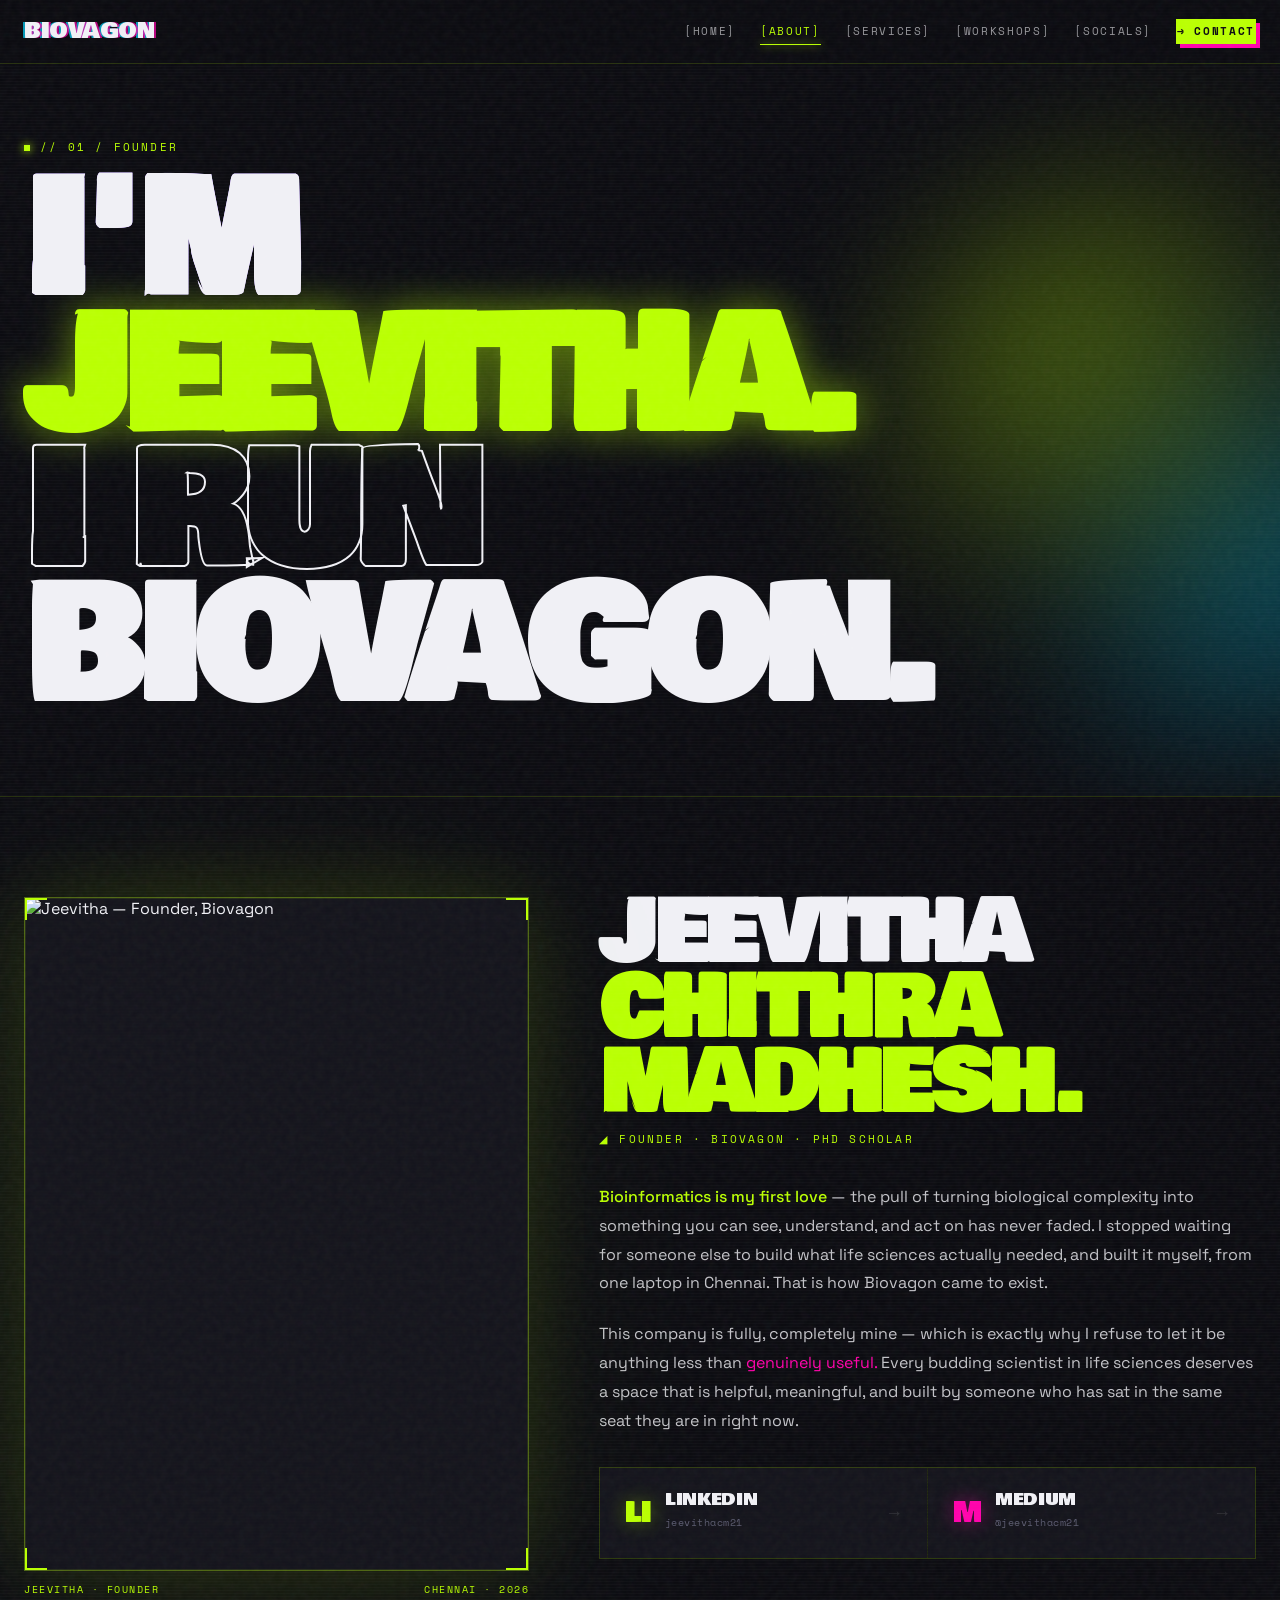
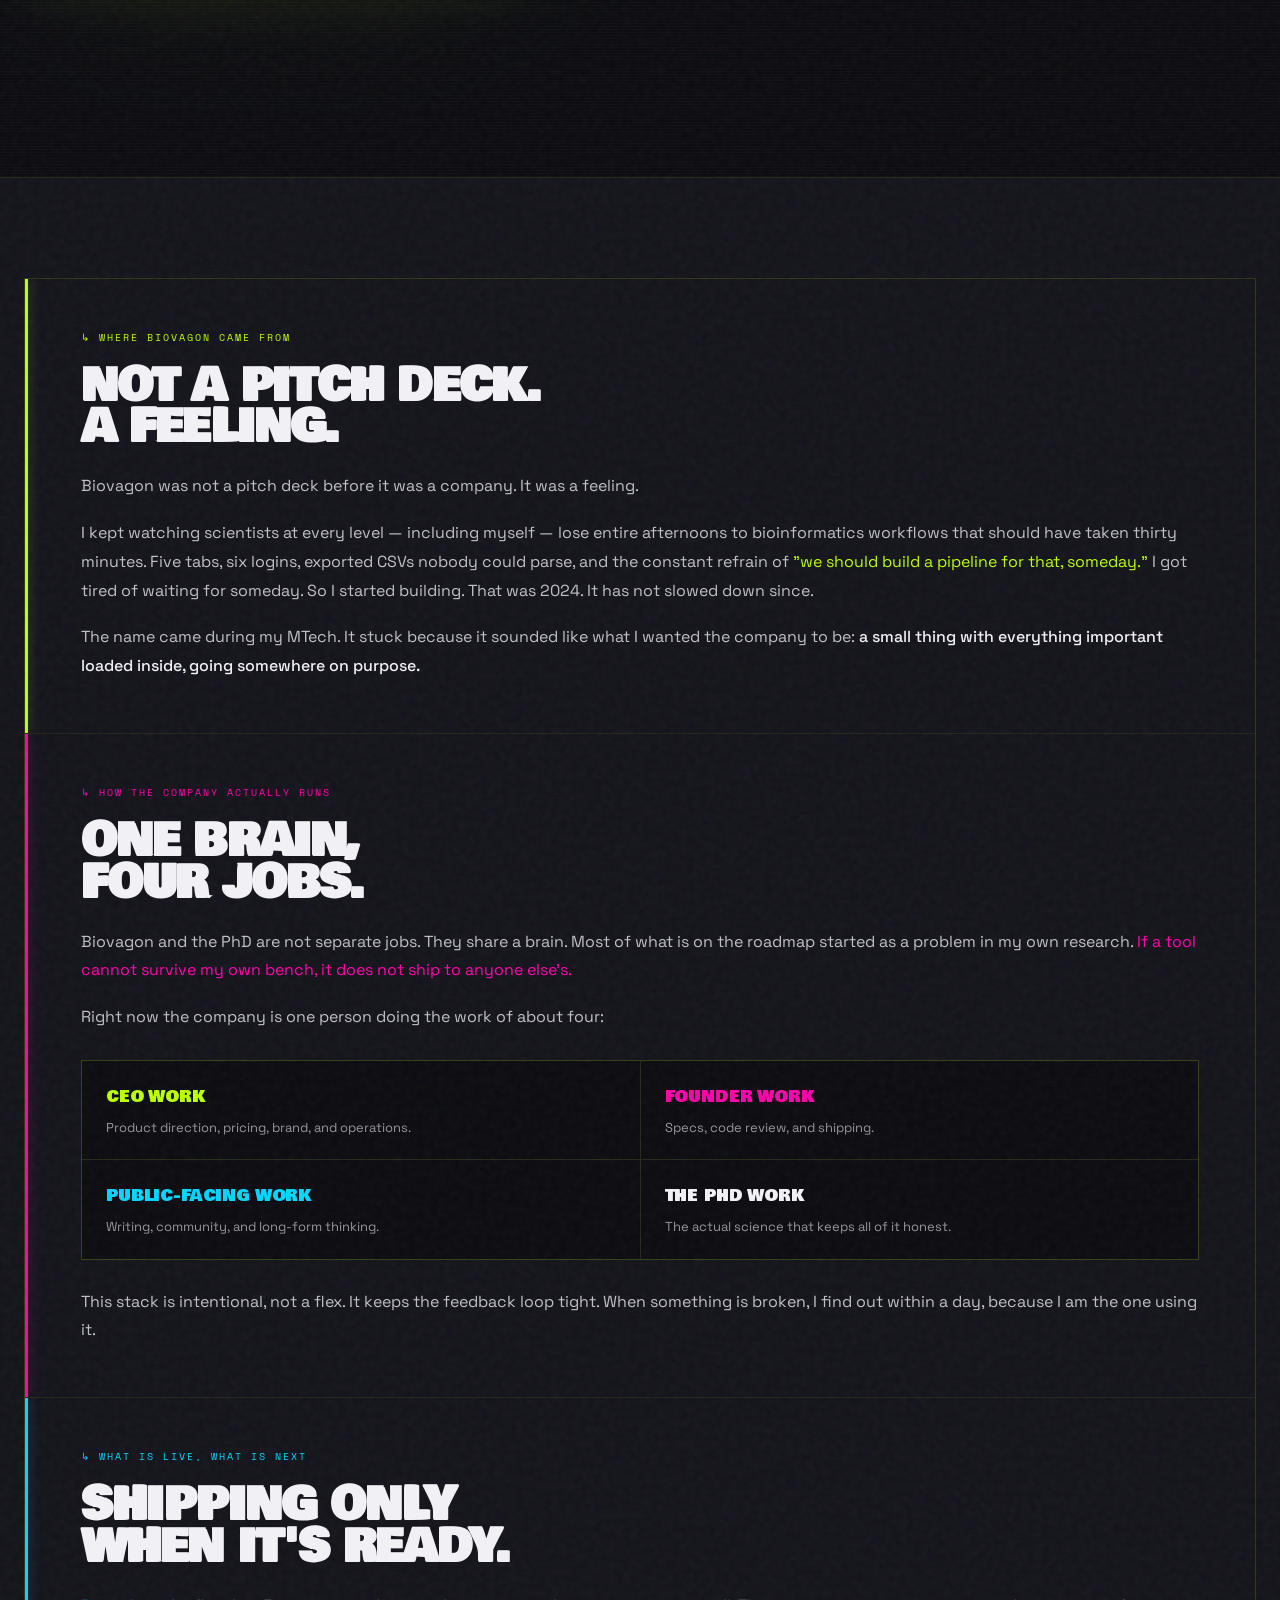
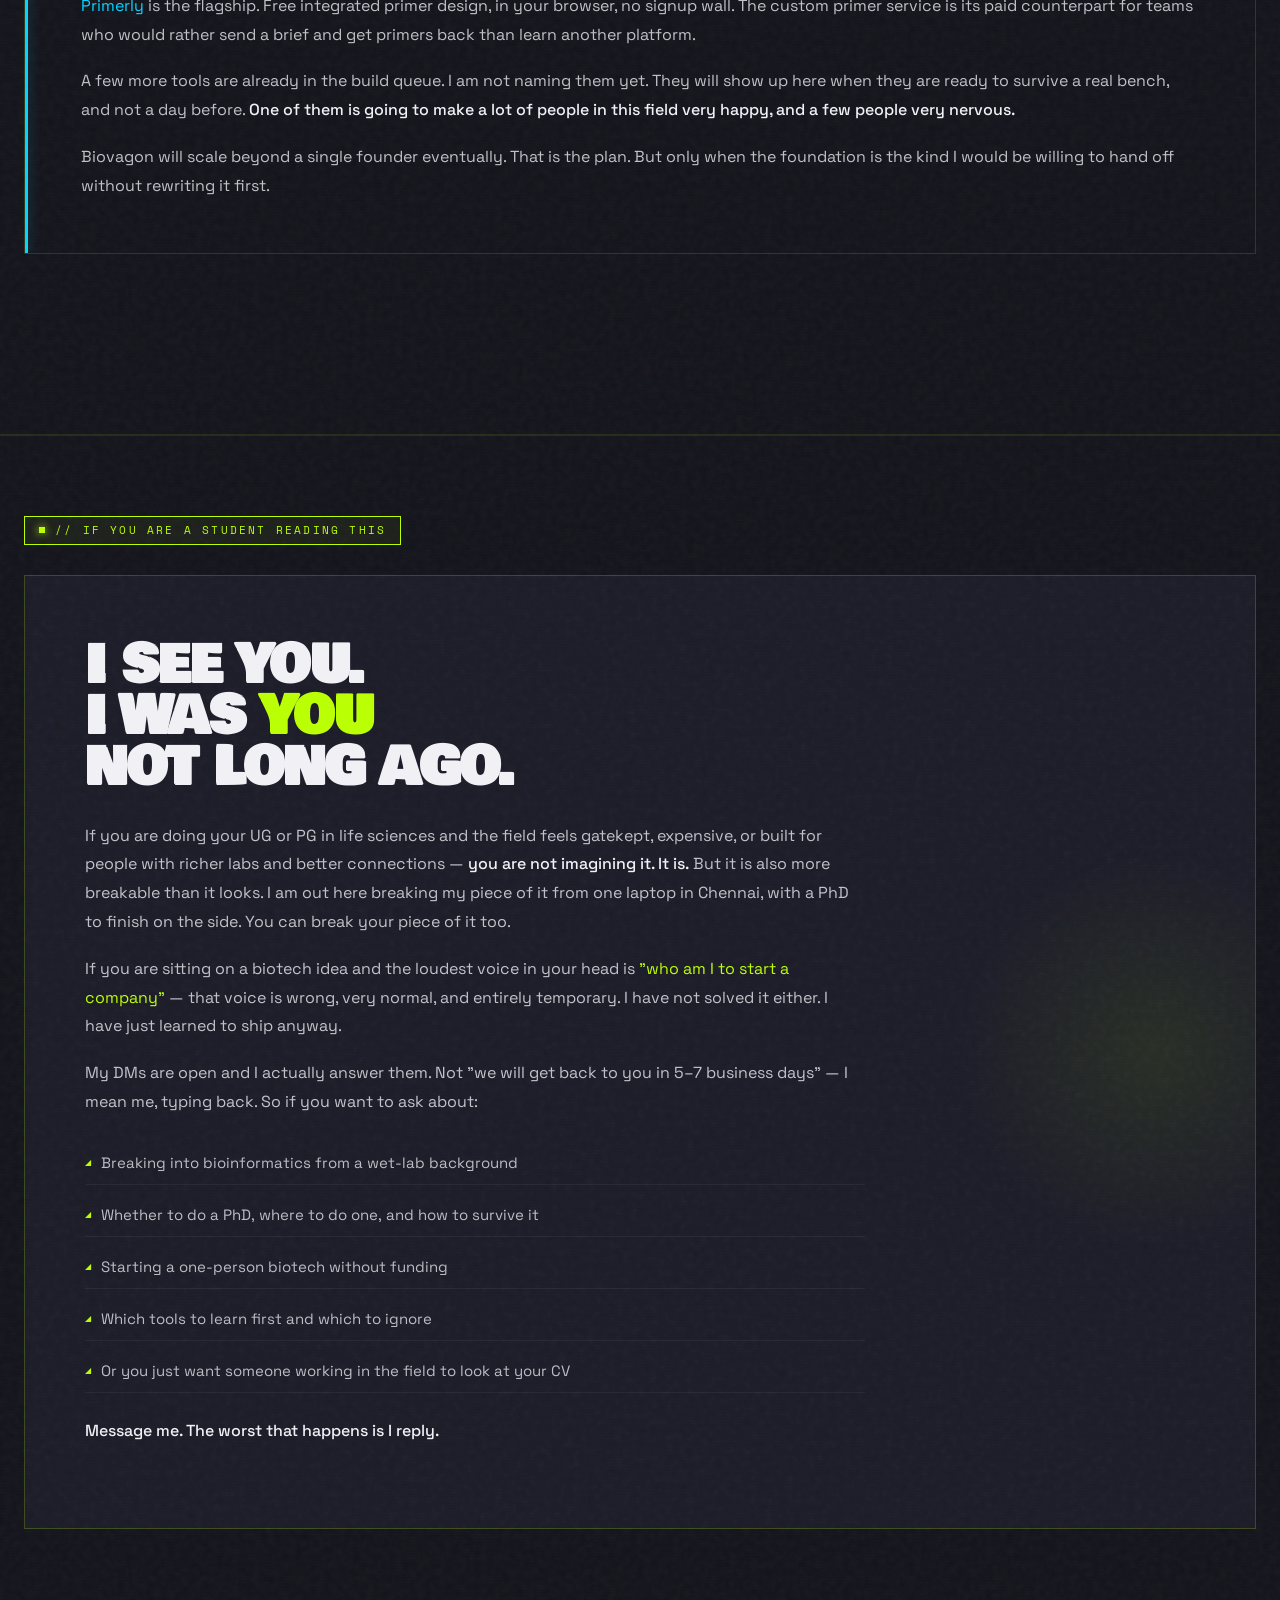
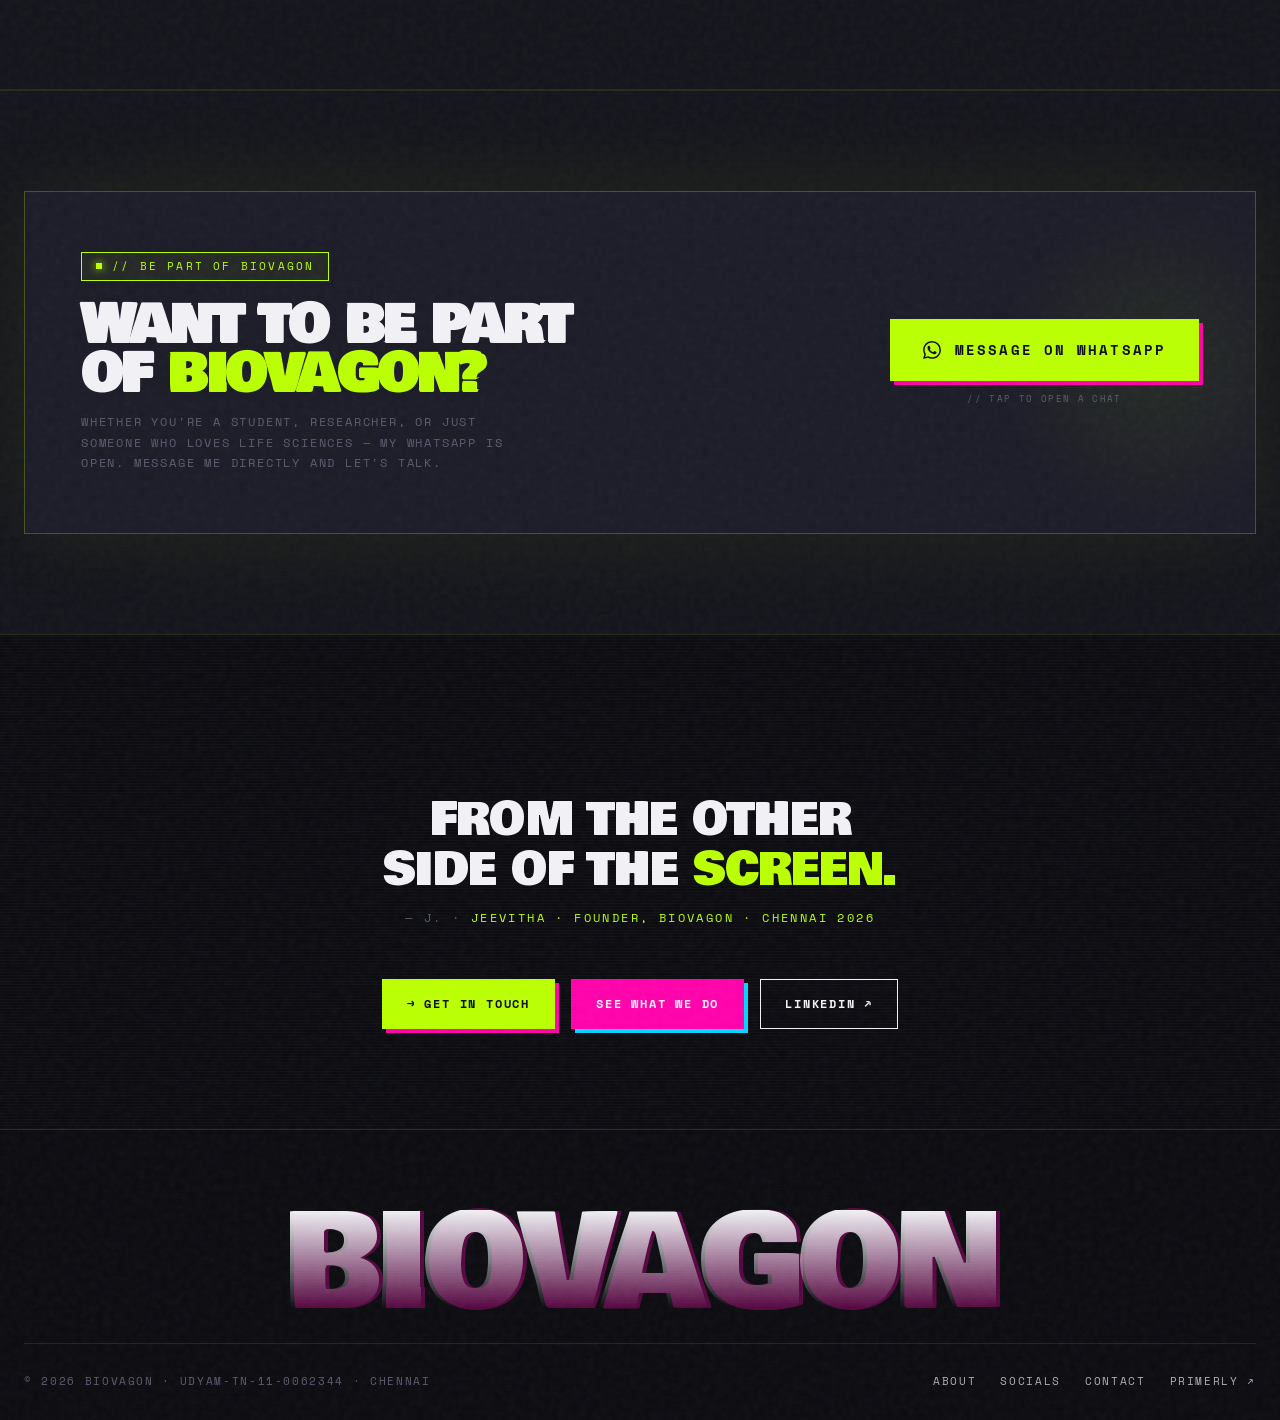
==== about.html @ 4900e75d "Add files via upload" ====
<!DOCTYPE html>
<html lang="en">
<head>
<meta charset="UTF-8" />

  <meta name="description" content="Meet Jeevitha Chithra Madhesh — bioinformatics researcher, solo founder, and the person behind Biovagon. PhD scholar, MSME registered, Chennai." />
  <meta property="og:title" content="About the Founder — Biovagon" />
  <meta property="og:description" content="Meet Jeevitha Chithra Madhesh — bioinformatics researcher, solo founder, and the person behind Biovagon. PhD scholar, MSME registered, Chennai." />
  <meta property="og:type" content="website" />
  <meta property="og:site_name" content="Biovagon" />
  <meta name="twitter:card" content="summary_large_image" />
  <meta name="twitter:title" content="About the Founder — Biovagon" />
  <meta name="twitter:description" content="Meet Jeevitha Chithra Madhesh — bioinformatics researcher, solo founder, and the person behind Biovagon. PhD scholar, MSME registered, Chennai." />
  <meta name="viewport" content="width=device-width, initial-scale=1.0" />
<title>BIOVAGON // about the founder</title>
<link rel="preconnect" href="https://fonts.googleapis.com" />
<link rel="preconnect" href="https://fonts.gstatic.com" crossorigin />
<link rel="stylesheet" href="shared.css" />
<script src="image-slot.js"></script>
<style>
  /* ─── FOUNDER INTRO GRID ─── */
  .founder-grid {
    display: grid;
    grid-template-columns: 1fr 1.3fr;
    gap: 70px;
    align-items: start;
    margin-bottom: 80px;
  }

  /* ─── PHOTO ─── */
  .photo-frame {
    width: 100%;
    aspect-ratio: 3/4;
    background: var(--void-2);
    border: 1px solid rgba(185,255,0,0.35);
    box-shadow: 0 0 80px rgba(185,255,0,0.12), 0 0 200px rgba(185,255,0,0.06);
    position: relative;
    overflow: hidden;
    display: flex; align-items: center; justify-content: center;
  }
  .photo-frame img {
    width: 100%; height: 100%;
    object-fit: cover;
    display: block;
  }
  .photo-frame::after {
    content: '';
    position: absolute; inset: 0;
    border: 1px solid rgba(185,255,0,0.1);
    pointer-events: none;
  }
  .photo-placeholder {
    font-family: 'Space Mono', monospace;
    font-size: 10px;
    text-transform: uppercase;
    letter-spacing: 0.15em;
    color: var(--grey);
    text-align: center;
    padding: 20px;
    position: absolute;
    background: repeating-linear-gradient(45deg, rgba(185,255,0,0.02) 0px, rgba(185,255,0,0.02) 1px, transparent 1px, transparent 20px),
                repeating-linear-gradient(-45deg, rgba(185,255,0,0.02) 0px, rgba(185,255,0,0.02) 1px, transparent 1px, transparent 20px);
    inset: 0; display: flex; flex-direction: column; align-items: center; justify-content: center; gap: 10px;
  }
  .photo-placeholder .ph-big { font-family: 'Bowlby One', sans-serif; font-size: 60px; color: rgba(185,255,0,0.1); }
  .corner { position: absolute; width: 22px; height: 22px; border: 2px solid var(--acid); }
  .corner.tl { top: 0; left: 0; border-right: 0; border-bottom: 0; }
  .corner.tr { top: 0; right: 0; border-left: 0; border-bottom: 0; }
  .corner.bl { bottom: 0; left: 0; border-right: 0; border-top: 0; }
  .corner.br { bottom: 0; right: 0; border-left: 0; border-top: 0; }
  .photo-meta {
    margin-top: 12px;
    font-family: 'Space Mono', monospace;
    font-size: 10px;
    text-transform: uppercase;
    letter-spacing: 0.15em;
    color: var(--grey);
    display: flex; justify-content: space-between;
  }
  .photo-meta span { color: var(--acid); }

  /* ─── BIO ─── */
  .founder-name {
    font-family: 'Bowlby One', sans-serif;
    font-size: clamp(52px, 6.5vw, 88px);
    line-height: 0.9;
    letter-spacing: -0.03em;
    text-transform: uppercase;
    color: var(--bone);
    margin-bottom: 10px;
  }
  .founder-title {
    font-family: 'Space Mono', monospace;
    font-size: 11px;
    text-transform: uppercase;
    letter-spacing: 0.2em;
    color: var(--acid);
    margin-bottom: 36px;
    display: flex; align-items: center; gap: 10px;
  }
  .founder-title::before { content: '◢'; }
  .bio-text {
    font-size: 16px;
    line-height: 1.8;
    color: rgba(240,240,245,0.8);
    margin-bottom: 22px;
  }
  .bio-text strong { color: var(--acid); font-weight: 500; }
  .bio-text .m { color: var(--magenta); }
  .bio-text .e { color: var(--electric); }

  /* ─── STAT STRIP ─── */
  .stat-strip {
    display: grid;
    grid-template-columns: repeat(4, 1fr);
    gap: 1px;
    background: rgba(185,255,0,0.12);
    border: 1px solid rgba(185,255,0,0.12);
    margin: 60px 0;
  }
  .stat-box {
    background: var(--void-2);
    padding: 32px 20px;
    text-align: center;
    transition: background 0.2s;
  }
  .stat-box:hover { background: var(--void-3); }
  .stat-num {
    font-family: 'Bowlby One', sans-serif;
    font-size: 52px;
    line-height: 1;
    color: var(--acid);
    text-shadow: 0 0 30px rgba(185,255,0,0.4);
    margin-bottom: 6px;
  }
  .stat-box.m .stat-num { color: var(--magenta); text-shadow: 0 0 30px rgba(255,0,170,0.4); }
  .stat-box.e .stat-num { color: var(--electric); text-shadow: 0 0 30px rgba(0,212,255,0.4); }
  .stat-label {
    font-family: 'Space Mono', monospace;
    font-size: 9px;
    text-transform: uppercase;
    letter-spacing: 0.15em;
    color: var(--grey);
    line-height: 1.5;
  }

  /* ─── SECTION BLOCKS ─── */
  .content-sections { display: flex; flex-direction: column; gap: 1px; background: rgba(185,255,0,0.08); border: 1px solid rgba(185,255,0,0.08); margin-bottom: 80px; }
  .content-block {
    background: var(--void-2);
    padding: 52px 56px;
    position: relative; overflow: hidden;
    transition: background 0.2s;
  }
  .content-block:hover { background: var(--void-3); }
  .content-block::before {
    content: '';
    position: absolute; top: 0; left: 0;
    width: 3px; height: 100%;
    background: var(--acid);
    box-shadow: 0 0 12px rgba(185,255,0,0.4);
  }
  .content-block.m::before { background: var(--magenta); box-shadow: 0 0 12px rgba(255,0,170,0.4); }
  .content-block.e::before { background: var(--electric); box-shadow: 0 0 12px rgba(0,212,255,0.4); }

  .block-label {
    font-family: 'Space Mono', monospace;
    font-size: 10px;
    text-transform: uppercase;
    letter-spacing: 0.2em;
    color: var(--acid);
    margin-bottom: 20px;
    display: flex; align-items: center; gap: 8px;
  }
  .content-block.m .block-label { color: var(--magenta); }
  .content-block.e .block-label { color: var(--electric); }
  .block-label::before { content: '↳'; }

  .block-h {
    font-family: 'Bowlby One', sans-serif;
    font-size: clamp(28px, 3.5vw, 44px);
    line-height: 0.95;
    letter-spacing: -0.02em;
    text-transform: uppercase;
    color: var(--bone);
    margin-bottom: 24px;
  }
  .block-body {
    font-size: 16px;
    line-height: 1.8;
    color: rgba(240,240,245,0.78);
  }
  .block-body p { margin-bottom: 18px; }
  .block-body p:last-child { margin-bottom: 0; }
  .block-body strong { color: var(--bone); font-weight: 500; }
  .block-body .a { color: var(--acid); }
  .block-body .m { color: var(--magenta); }
  .block-body .e { color: var(--electric); }

  /* ─── ROLES GRID ─── */
  .roles-grid {
    display: grid;
    grid-template-columns: repeat(2, 1fr);
    gap: 1px;
    background: rgba(185,255,0,0.1);
    border: 1px solid rgba(185,255,0,0.1);
    margin: 28px 0;
  }
  .role-item {
    background: var(--void);
    padding: 22px 24px;
    transition: background 0.2s;
  }
  .role-item:hover { background: var(--void-2); }
  .role-title {
    font-family: 'Bowlby One', sans-serif;
    font-size: 16px;
    text-transform: uppercase;
    letter-spacing: -0.01em;
    color: var(--acid);
    margin-bottom: 6px;
  }
  .role-item.m .role-title { color: var(--magenta); }
  .role-item.e .role-title { color: var(--electric); }
  .role-item.b .role-title { color: var(--bone); }
  .role-desc {
    font-size: 13px;
    color: rgba(240,240,245,0.6);
    line-height: 1.5;
  }

  /* ─── PUBLICATIONS ─── */
  .pub-list { display: flex; flex-direction: column; gap: 1px; background: rgba(185,255,0,0.1); border: 1px solid rgba(185,255,0,0.1); }
  .pub-item {
    background: var(--void-2);
    padding: 28px 36px;
    display: grid;
    grid-template-columns: 56px 1fr auto;
    gap: 28px;
    align-items: center;
    transition: background 0.2s;
  }
  .pub-item:hover { background: var(--void-3); }
  .pub-n {
    font-family: 'Bowlby One', sans-serif;
    font-size: 40px;
    color: var(--acid);
    text-shadow: 0 0 20px rgba(185,255,0,0.4);
    line-height: 1;
  }
  .pub-item:nth-child(2) .pub-n { color: var(--magenta); text-shadow: 0 0 20px rgba(255,0,170,0.4); }
  .pub-item:nth-child(3) .pub-n { color: var(--electric); text-shadow: 0 0 20px rgba(0,212,255,0.4); }
  .pub-title { font-size: 15px; font-weight: 500; margin-bottom: 6px; line-height: 1.4; color: var(--bone); }
  .pub-area {
    font-family: 'Space Mono', monospace;
    font-size: 10px;
    text-transform: uppercase;
    letter-spacing: 0.15em;
    color: var(--grey);
  }
  .pub-badge {
    font-family: 'Space Mono', monospace;
    font-size: 9px;
    text-transform: uppercase;
    letter-spacing: 0.15em;
    padding: 5px 12px;
    border: 1px solid rgba(185,255,0,0.3);
    color: var(--acid);
    white-space: nowrap;
  }

  /* ─── STUDENT SECTION ─── */
  .student-block {
    background: var(--void-3);
    border: 1px solid rgba(185,255,0,0.2);
    padding: 64px 60px;
    position: relative;
    overflow: hidden;
    margin-bottom: 80px;
  }
  .student-block::after {
    content: '';
    position: absolute;
    top: 50%; right: -100px; transform: translateY(-50%);
    width: 400px; height: 400px;
    border-radius: 50%;
    background: radial-gradient(circle, rgba(185,255,0,0.08) 0%, transparent 70%);
    pointer-events: none;
  }
  .student-h {
    font-family: 'Bowlby One', sans-serif;
    font-size: clamp(32px, 4vw, 56px);
    line-height: 1;
    letter-spacing: -0.03em;
    text-transform: uppercase;
    color: var(--bone);
    margin-bottom: 28px;
  }
  .student-h .a { color: var(--acid); }
  .student-body {
    font-size: 16px; line-height: 1.8;
    color: rgba(240,240,245,0.78);
    max-width: 780px; position: relative; z-index: 1;
  }
  .student-body p { margin-bottom: 18px; }
  .student-body strong { color: var(--bone); font-weight: 500; }
  .student-body .a { color: var(--acid); }
  .dm-list {
    margin: 24px 0;
    display: flex; flex-direction: column; gap: 8px;
  }
  .dm-list li {
    list-style: none;
    font-size: 15px;
    color: rgba(240,240,245,0.75);
    display: flex; align-items: flex-start; gap: 10px;
    padding: 8px 0;
    border-bottom: 1px solid rgba(255,255,255,0.05);
  }
  .dm-list li::before { content: '◢'; color: var(--acid); font-size: 8px; margin-top: 6px; flex-shrink: 0; }

  /* ─── ONLINE LINKS ─── */
  .online-grid {
    display: grid;
    grid-template-columns: 1fr 1fr;
    gap: 1px;
    background: rgba(185,255,0,0.1);
    border: 1px solid rgba(185,255,0,0.1);
    margin-bottom: 60px;
  }
  .online-card {
    background: var(--void-2);
    padding: 40px 44px;
    text-decoration: none; color: var(--bone);
    display: flex; align-items: center; gap: 28px;
    transition: background 0.3s;
    position: relative; overflow: hidden;
  }
  .online-card::before {
    content: '';
    position: absolute; top: 0; left: -100%; width: 100%; height: 2px;
    transition: left 0.5s;
  }
  .online-card.a::before { background: linear-gradient(90deg, transparent, var(--acid), transparent); }
  .online-card.m::before { background: linear-gradient(90deg, transparent, var(--magenta), transparent); }
  .online-card:hover { background: var(--void-3); }
  .online-card:hover::before { left: 100%; }
  .online-icon {
    font-family: 'Bowlby One', sans-serif;
    font-size: 44px;
    line-height: 1;
    letter-spacing: -0.04em;
    flex-shrink: 0;
  }
  .online-card.a .online-icon { color: var(--acid); text-shadow: 0 0 20px rgba(185,255,0,0.4); }
  .online-card.m .online-icon { color: var(--magenta); text-shadow: 0 0 20px rgba(255,0,170,0.4); }
  .online-info { flex: 1; }
  .online-platform {
    font-family: 'Bowlby One', sans-serif;
    font-size: 26px;
    text-transform: uppercase;
    letter-spacing: -0.02em;
    color: var(--bone);
    margin-bottom: 4px;
    transition: color 0.2s;
  }
  .online-card.a:hover .online-platform { color: var(--acid); }
  .online-card.m:hover .online-platform { color: var(--magenta); }
  .online-handle {
    font-family: 'Space Mono', monospace;
    font-size: 12px;
    letter-spacing: 0.05em;
    color: var(--grey);
    margin-bottom: 8px;
  }
  .online-desc { font-size: 13px; line-height: 1.5; color: rgba(240,240,245,0.55); }
  .online-arrow {
    font-family: 'Bowlby One', sans-serif;
    font-size: 28px;
    color: rgba(255,255,255,0.12);
    transition: all 0.2s;
  }
  .online-card:hover .online-arrow { color: var(--bone); transform: translateX(5px); }

  /* ─── SIGN OFF ─── */
  .signoff {
    text-align: center;
    padding: 60px 0 20px;
  }
  .signoff-text {
    font-family: 'Bowlby One', sans-serif;
    font-size: clamp(24px, 3.5vw, 48px);
    line-height: 1.1;
    letter-spacing: -0.02em;
    text-transform: uppercase;
    color: var(--bone);
    margin-bottom: 16px;
  }
  .signoff-text .a { color: var(--acid); }
  .signoff-attr {
    font-family: 'Space Mono', monospace;
    font-size: 12px;
    text-transform: uppercase;
    letter-spacing: 0.2em;
    color: var(--grey);
  }
  .signoff-attr span { color: var(--acid); }

  /* ─── MESH ─── */
  .mesh-blob {
    position: absolute;
    width: 600px; height: 600px;
    top: 20%; right: -200px; border-radius: 50%;
    background:
      radial-gradient(circle at 30% 30%, var(--acid) 0%, transparent 50%),
      radial-gradient(circle at 70% 70%, var(--electric) 0%, transparent 50%);
    filter: blur(80px); opacity: 0.35;
    animation: meshSpin 25s linear infinite; z-index: 0;
  }

  @media (max-width: 900px) {
    .founder-grid { grid-template-columns: 1fr; gap: 40px; }
    .stat-strip { grid-template-columns: repeat(2, 1fr); }
    /* compact social links → stack on mobile */
    div[style*="grid-template-columns:1fr 1fr"] { grid-template-columns: 1fr !important; }
    .content-block { padding: 40px 32px; }
    .roles-grid { grid-template-columns: 1fr; }
    .pub-item { grid-template-columns: 48px 1fr; }
    .pub-badge { display: none; }
    .student-block { padding: 44px 32px; }
    .online-grid { grid-template-columns: 1fr; }
    .online-card { padding: 32px 28px; }
  }
</style>
</head>
<body>

<div class="cursor-glow" id="cursor"></div>

<nav>
  <a href="index.html" class="logo">BIOVAGON</a>
  <div class="nav-links" id="navLinks">
    <a href="index.html">[home]</a>
    <a href="about.html" class="active">[about]</a>
    <div class="nav-dropdown"><a href="what-we-do.html">[services]</a><div class="nav-dropdown-menu"><a href="primerly.html">→ primerly</a></div></div>
    <a href="workshops.html">[workshops]</a>
    <a href="socials.html">[socials]</a>
    <a href="contact.html" class="nav-cta">→ contact</a>
  </div>
  <button class="menu-btn" onclick="document.getElementById('navLinks').classList.toggle('open')">menu</button>
</nav>

<!-- HERO -->
<div class="page-hero">
  <div class="mesh-blob"></div>
  <div class="page-hero-inner">
    <div class="page-hero-tag">// 01 / FOUNDER</div>
    <h1>
      <span class="glitch" data-text="I'M">I'M</span><br />
      <span class="accent">JEEVITHA.</span><br />
      <span class="outline">I RUN</span><br />
      BIOVAGON.
    </h1>
  </div>
</div>

<!-- FOUNDER INTRO -->
<section>
  <div class="container reveal">
    <div class="founder-grid">

      <!-- PHOTO -->
      <div>
        <div class="photo-frame">
          <img
            src="imgs/founder-portrait.webp"
            alt="Jeevitha — Founder, Biovagon"
            style="width:100%; height:100%; display:block; object-fit:cover;"
          />
          <span class="corner tl"></span>
          <span class="corner tr"></span>
          <span class="corner bl"></span>
          <span class="corner br"></span>
        </div>
        <div class="photo-meta">
          <span>JEEVITHA · FOUNDER</span>
          <span style="color:var(--acid);">CHENNAI · 2026</span>
        </div>
      </div>

      <!-- BIO -->
      <div>
        <h2 class="founder-name">JEEVITHA<br /><span style="color:var(--acid);">CHITHRA MADHESH.</span></h2>
        <div class="founder-title">FOUNDER · BIOVAGON · PHD SCHOLAR</div>
        <p class="bio-text"><strong>Bioinformatics is my first love</strong> — the pull of turning biological complexity into something you can see, understand, and act on has never faded. I stopped waiting for someone else to build what life sciences actually needed, and built it myself, from one laptop in Chennai. That is how Biovagon came to exist.</p>
        <p class="bio-text">This company is fully, completely mine — which is exactly why I refuse to let it be anything less than <span class="m">genuinely useful.</span> Every budding scientist in life sciences deserves a space that is helpful, meaningful, and built by someone who has sat in the same seat they are in right now.</p>

        <!-- COMPACT SOCIAL LINKS -->
        <div style="display:grid; grid-template-columns:1fr 1fr; gap:1px; background:rgba(185,255,0,0.1); border:1px solid rgba(185,255,0,0.1); margin-top:32px;">
          <a href="https://linkedin.com/in/jeevithacm21" target="_blank" class="online-card a" style="padding:20px 24px; gap:14px;">
            <div class="online-icon" style="font-size:28px;">LI</div>
            <div class="online-info">
              <div class="online-platform" style="font-size:17px;">LinkedIn</div>
              <div class="online-handle" style="font-size:10px;">jeevithacm21</div>
            </div>
            <div class="online-arrow" style="font-size:18px;">→</div>
          </a>
          <a href="https://medium.com/@jeevithacm21" target="_blank" class="online-card m" style="padding:20px 24px; gap:14px;">
            <div class="online-icon" style="font-size:28px;">M</div>
            <div class="online-info">
              <div class="online-platform" style="font-size:17px;">Medium</div>
              <div class="online-handle" style="font-size:10px;">@jeevithacm21</div>
            </div>
            <div class="online-arrow" style="font-size:18px;">→</div>
          </a>
        </div>

      </div>

    </div>
  </div>
</section>

<!-- CONTENT BLOCKS -->
<section style="background: var(--void-2); border-top: 1px solid rgba(185,255,0,0.1); border-bottom: 1px solid rgba(185,255,0,0.1);">
  <div class="container reveal">

    <div class="content-sections">

      <!-- WHERE BIOVAGON CAME FROM -->
      <div class="content-block">
        <div class="block-label">Where Biovagon came from</div>
        <h3 class="block-h">NOT A PITCH DECK.<br />A FEELING.</h3>
        <div class="block-body">
          <p>Biovagon was not a pitch deck before it was a company. It was a feeling.</p>
          <p>I kept watching scientists at every level — including myself — lose entire afternoons to bioinformatics workflows that should have taken thirty minutes. Five tabs, six logins, exported CSVs nobody could parse, and the constant refrain of <span class="a">"we should build a pipeline for that, someday."</span> I got tired of waiting for someday. So I started building. That was 2024. It has not slowed down since.</p>
          <p>The name came during my MTech. It stuck because it sounded like what I wanted the company to be: <strong>a small thing with everything important loaded inside, going somewhere on purpose.</strong></p>
        </div>
      </div>

      <!-- HOW THE COMPANY RUNS -->
      <div class="content-block m">
        <div class="block-label">How the company actually runs</div>
        <h3 class="block-h">ONE BRAIN,<br />FOUR JOBS.</h3>
        <div class="block-body">
          <p>Biovagon and the PhD are not separate jobs. They share a brain. Most of what is on the roadmap started as a problem in my own research. <span class="m">If a tool cannot survive my own bench, it does not ship to anyone else's.</span></p>
          <p>Right now the company is one person doing the work of about four:</p>
          <div class="roles-grid">
            <div class="role-item">
              <div class="role-title">CEO Work</div>
              <div class="role-desc">Product direction, pricing, brand, and operations.</div>
            </div>
            <div class="role-item m">
              <div class="role-title">Founder Work</div>
              <div class="role-desc">Specs, code review, and shipping.</div>
            </div>
            <div class="role-item e">
              <div class="role-title">Public-Facing Work</div>
              <div class="role-desc">Writing, community, and long-form thinking.</div>
            </div>
            <div class="role-item b">
              <div class="role-title">The PhD Work</div>
              <div class="role-desc">The actual science that keeps all of it honest.</div>
            </div>
          </div>
          <p>This stack is intentional, not a flex. It keeps the feedback loop tight. When something is broken, I find out within a day, because I am the one using it.</p>
        </div>
      </div>

      <!-- WHAT IS LIVE -->
      <div class="content-block e">
        <div class="block-label">What is live, what is next</div>
        <h3 class="block-h">SHIPPING ONLY<br />WHEN IT'S READY.</h3>
        <div class="block-body">
          <p><span class="e">Primerly</span> is the flagship. Free integrated primer design, in your browser, no signup wall. The custom primer service is its paid counterpart for teams who would rather send a brief and get primers back than learn another platform.</p>
          <p>A few more tools are already in the build queue. I am not naming them yet. They will show up here when they are ready to survive a real bench, and not a day before. <strong>One of them is going to make a lot of people in this field very happy, and a few people very nervous.</strong></p>
          <p>Biovagon will scale beyond a single founder eventually. That is the plan. But only when the foundation is the kind I would be willing to hand off without rewriting it first.</p>
        </div>
      </div>

    </div>
  </div>
</section>



<!-- STUDENT SECTION -->
<section style="background: var(--void-2); border-top: 1px solid rgba(185,255,0,0.1); border-bottom: 1px solid rgba(185,255,0,0.1); padding-top: 80px; padding-bottom: 80px;">
  <div class="container reveal">
    <div class="section-tag">// if you are a student reading this</div>
    <div class="student-block">
      <h3 class="student-h">I SEE YOU.<br />I WAS <span class="a">YOU</span><br />NOT LONG AGO.</h3>
      <div class="student-body">
        <p>If you are doing your UG or PG in life sciences and the field feels gatekept, expensive, or built for people with richer labs and better connections — <strong>you are not imagining it. It is.</strong> But it is also more breakable than it looks. I am out here breaking my piece of it from one laptop in Chennai, with a PhD to finish on the side. You can break your piece of it too.</p>
        <p>If you are sitting on a biotech idea and the loudest voice in your head is <span class="a">"who am I to start a company"</span> — that voice is wrong, very normal, and entirely temporary. I have not solved it either. I have just learned to ship anyway.</p>
        <p>My DMs are open and I actually answer them. Not "we will get back to you in 5–7 business days" — I mean me, typing back. So if you want to ask about:</p>
        <ul class="dm-list">
          <li>Breaking into bioinformatics from a wet-lab background</li>
          <li>Whether to do a PhD, where to do one, and how to survive it</li>
          <li>Starting a one-person biotech without funding</li>
          <li>Which tools to learn first and which to ignore</li>
          <li>Or you just want someone working in the field to look at your CV</li>
        </ul>
        <p><strong>Message me. The worst that happens is I reply.</strong></p>
      </div>
    </div>
  </div>
</section>

<!-- JOIN BIOVAGON CTA -->
<section style="background: var(--void-2); border-top: 1px solid rgba(185,255,0,0.1); border-bottom: 1px solid rgba(185,255,0,0.1);">
  <div class="container reveal">
    <div style="
      background: var(--void-3);
      border: 1px solid rgba(185,255,0,0.25);
      box-shadow: 0 0 80px rgba(185,255,0,0.08);
      padding: 60px 56px;
      display: flex; justify-content: space-between; align-items: center;
      gap: 40px; flex-wrap: wrap;
      position: relative; overflow: hidden;
    ">
      <!-- bg glow -->
      <div style="
        position: absolute; top: 50%; right: -60px; transform: translateY(-50%);
        width: 320px; height: 320px; border-radius: 50%;
        background: radial-gradient(circle, rgba(185,255,0,0.07) 0%, transparent 70%);
        pointer-events: none;
      "></div>

      <div style="position: relative; z-index: 1;">
        <div class="section-tag" style="margin-bottom: 20px;">// be part of biovagon</div>
        <h2 style="
          font-family: 'Bowlby One', sans-serif;
          font-size: clamp(28px, 4vw, 52px);
          line-height: 0.95; letter-spacing: -0.03em;
          text-transform: uppercase; color: var(--bone);
          margin-bottom: 14px;
        ">WANT TO BE PART<br />OF <span style="color:var(--acid);">BIOVAGON?</span></h2>
        <p style="
          font-family: 'Space Mono', monospace;
          font-size: 12px; text-transform: uppercase;
          letter-spacing: 0.15em; color: var(--grey);
          max-width: 460px; line-height: 1.7;
        ">Whether you're a student, researcher, or just someone who loves life sciences — my WhatsApp is open. Message me directly and let's talk.</p>
      </div>

      <div style="position: relative; z-index: 1; flex-shrink: 0;">
        <a
          href="https://wa.me/919488992423?text=Hi%20Jeevitha!%20I%27d%20love%20to%20be%20a%20part%20of%20Biovagon."
          target="_blank"
          class="btn btn-acid"
          style="font-size: 14px; padding: 20px 32px; gap: 14px;"
        >
          <svg width="18" height="18" viewBox="0 0 24 24" fill="currentColor" style="flex-shrink:0;"><path d="M17.472 14.382c-.297-.149-1.758-.867-2.03-.967-.273-.099-.471-.148-.67.15-.197.297-.767.966-.94 1.164-.173.199-.347.223-.644.075-.297-.15-1.255-.463-2.39-1.475-.883-.788-1.48-1.761-1.653-2.059-.173-.297-.018-.458.13-.606.134-.133.298-.347.446-.52.149-.174.198-.298.298-.497.099-.198.05-.371-.025-.52-.075-.149-.669-1.612-.916-2.207-.242-.579-.487-.5-.669-.51-.173-.008-.371-.01-.57-.01-.198 0-.52.074-.792.372-.272.297-1.04 1.016-1.04 2.479 0 1.462 1.065 2.875 1.213 3.074.149.198 2.096 3.2 5.077 4.487.709.306 1.262.489 1.694.625.712.227 1.36.195 1.871.118.571-.085 1.758-.719 2.006-1.413.248-.694.248-1.289.173-1.413-.074-.124-.272-.198-.57-.347m-5.421 7.403h-.004a9.87 9.87 0 01-5.031-1.378l-.361-.214-3.741.982.998-3.648-.235-.374a9.86 9.86 0 01-1.51-5.26c.001-5.45 4.436-9.884 9.888-9.884 2.64 0 5.122 1.03 6.988 2.898a9.825 9.825 0 012.893 6.994c-.003 5.45-4.437 9.884-9.885 9.884m8.413-18.297A11.815 11.815 0 0012.05 0C5.495 0 .16 5.335.157 11.892c0 2.096.547 4.142 1.588 5.945L.057 24l6.305-1.654a11.882 11.882 0 005.683 1.448h.005c6.554 0 11.89-5.335 11.893-11.893a11.821 11.821 0 00-3.48-8.413z"/></svg>
          MESSAGE ON WHATSAPP
        </a>
        <div style="font-family: 'Space Mono', monospace;
          font-size: 9px; text-transform: uppercase;
          letter-spacing: 0.15em; color: var(--grey);
          text-align: center; margin-top: 12px;
        ">// tap to open a chat</div>
      </div>
    </div>
  </div>
</section>

<!-- SIGN OFF -->
<section>
  <div class="container reveal">
    <!-- SIGN OFF -->
    <div class="signoff">
      <div class="signoff-text">
        FROM THE OTHER<br />SIDE OF THE <span class="a">SCREEN.</span>
      </div>
      <div class="signoff-attr">— J. · <span>JEEVITHA · FOUNDER, BIOVAGON · CHENNAI 2026</span></div>
    </div>

    <div class="cta-group" style="justify-content:center;">
      <a href="contact.html" class="btn btn-acid">→ GET IN TOUCH</a>
      <a href="what-we-do.html" class="btn btn-mag">SEE WHAT WE DO</a>
      <a href="https://linkedin.com/in/jeevithacm21" target="_blank" class="btn">LINKEDIN ↗</a>
    </div>
  </div>
</section>

<footer>
  <div class="footer-mega">BIOVAGON</div>
  <div class="footer-bottom">
    <div>© 2026 BIOVAGON · UDYAM-TN-11-0062344 · CHENNAI</div>
    <div class="links">
      <a href="about.html">about</a>
      <a href="socials.html">socials</a>
      <a href="contact.html">contact</a>
      <a href="https://primerly.onrender.com" target="_blank">primerly ↗</a>
    </div>
  </div>
</footer>

<script>
  const cursor = document.getElementById('cursor');
  document.addEventListener('mousemove', (e) => {
    cursor.style.left = e.clientX + 'px';
    cursor.style.top = e.clientY + 'px';
  });
  const obs = new IntersectionObserver((entries) => {
    entries.forEach(e => { if (e.isIntersecting) e.target.classList.add('in'); });
  }, { threshold: 0.1 });
  document.querySelectorAll('.reveal').forEach(el => obs.observe(el));
</script>
<script src="shared.js"></script>
</body>
</html>
---- shared.css ----
/* ═══════════════════════════════════════════
   BIOVAGON · SHARED DESIGN SYSTEM
   ═══════════════════════════════════════════ */

@import url('https://fonts.googleapis.com/css2?family=Space+Grotesk:wght@300;400;500;700&family=Space+Mono:wght@400;700&family=Bowlby+One&display=swap');

:root {
  --void: #0a0a0f;
  --void-2: #12121a;
  --void-3: #1a1a26;
  --acid: #b9ff00;
  --acid-glow: #d4ff4a;
  --magenta: #ff00aa;
  --magenta-glow: #ff4dc4;
  --electric: #00d4ff;
  --electric-glow: #4de8ff;
  --bone: #f0f0f5;
  --grey: #5a5a6e;
}

* { box-sizing: border-box; margin: 0; padding: 0; }
html { scroll-behavior: smooth; }

body {
  background: var(--void);
  color: var(--bone);
  font-family: 'Space Grotesk', sans-serif;
  line-height: 1.4;
  overflow-x: hidden;
  -webkit-font-smoothing: antialiased;
  cursor: default;
}

/* CRT SCANLINES */
body::before {
  content: '';
  position: fixed; inset: 0;
  background-image: repeating-linear-gradient(
    0deg,
    rgba(255,255,255,0.02) 0px,
    rgba(255,255,255,0.02) 1px,
    transparent 1px,
    transparent 3px
  );
  pointer-events: none;
  z-index: 999;
  mix-blend-mode: overlay;
}

/* NOISE */
body::after {
  content: '';
  position: fixed; inset: 0;
  background-image: url("data:image/svg+xml,%3Csvg viewBox='0 0 200 200' xmlns='http://www.w3.org/2000/svg'%3E%3Cfilter id='n'%3E%3CfeTurbulence type='fractalNoise' baseFrequency='0.9' numOctaves='3'/%3E%3C/filter%3E%3Crect width='100%25' height='100%25' filter='url(%23n)' opacity='0.6'/%3E%3C/svg%3E");
  opacity: 0.08;
  pointer-events: none;
  z-index: 998;
  mix-blend-mode: screen;
}

.mono { font-family: 'Space Mono', monospace; }
.display { font-family: 'Bowlby One', sans-serif; }

/* CURSOR FOLLOWER */
.cursor-glow {
  position: fixed;
  width: 400px; height: 400px;
  background: radial-gradient(circle, rgba(185,255,0,0.15) 0%, transparent 70%);
  pointer-events: none;
  z-index: 1;
  transform: translate(-50%,-50%);
  transition: opacity 0.3s;
  opacity: 0;
}
body:hover .cursor-glow { opacity: 1; }

/* ─── NAV ─── */
nav {
  position: fixed; top: 0; left: 0; right: 0;
  padding: 16px 24px;
  display: flex; justify-content: space-between; align-items: center;
  background: rgba(10,10,15,0.7);
  backdrop-filter: blur(20px) saturate(180%);
  -webkit-backdrop-filter: blur(20px) saturate(180%);
  border-bottom: 1px solid rgba(185,255,0,0.15);
  z-index: 100;
}
.logo {
  font-family: 'Bowlby One', sans-serif;
  font-size: 22px;
  color: var(--bone);
  text-decoration: none;
  letter-spacing: -0.02em;
  text-transform: uppercase;
  position: relative;
  transition: color 0.2s;
}
.logo::before {
  content: 'BIOVAGON';
  position: absolute; left: 0; top: 0;
  color: var(--magenta);
  z-index: -1;
  transform: translate(2px, 0);
  opacity: 0.7;
}
.logo::after {
  content: 'BIOVAGON';
  position: absolute; left: 0; top: 0;
  color: var(--electric);
  z-index: -2;
  transform: translate(-2px, 0);
  opacity: 0.7;
}
.nav-links {
  display: flex; gap: 24px; align-items: center;
  font-family: 'Space Mono', monospace;
  font-size: 11px;
  text-transform: uppercase;
  letter-spacing: 0.15em;
}
.nav-links a {
  color: var(--bone);
  text-decoration: none;
  opacity: 0.6;
  transition: all 0.2s;
  position: relative;
  padding: 4px 0;
}
.nav-links a:hover { opacity: 1; color: var(--acid); text-shadow: 0 0 12px rgba(185,255,0,0.6); }
.nav-links a.active { opacity: 1; color: var(--acid); }
.nav-links a.active::after {
  content: '';
  position: absolute;
  left: 0; right: 0; bottom: -2px;
  height: 1px;
  background: var(--acid);
  box-shadow: 0 0 8px var(--acid);
}
.nav-cta {
  background: var(--acid);
  color: var(--void) !important;
  padding: 8px 16px;
  border-radius: 0;
  font-weight: 700;
  border: 1px solid var(--acid);
  box-shadow: 4px 4px 0 var(--magenta);
  transition: all 0.15s;
  opacity: 1 !important;
}
.nav-cta:hover {
  transform: translate(-2px,-2px);
  box-shadow: 6px 6px 0 var(--magenta);
  text-shadow: none !important;
}
/* ─── NAV DROPDOWN ─── */
.nav-dropdown {
  position: relative;
  display: flex;
  align-items: center;
}
.nav-dropdown-menu {
  position: absolute;
  top: calc(100% + 12px);
  left: 50%;
  transform: translateX(-50%) translateY(-6px);
  background: rgba(10,10,15,0.97);
  border: 1px solid rgba(185,255,0,0.2);
  backdrop-filter: blur(20px);
  -webkit-backdrop-filter: blur(20px);
  box-shadow: 0 8px 32px rgba(0,0,0,0.7), 0 0 20px rgba(185,255,0,0.06);
  min-width: 170px;
  display: flex;
  flex-direction: column;
  opacity: 0;
  pointer-events: none;
  transition: opacity 0.18s, transform 0.18s;
  z-index: 200;
}
.nav-dropdown:hover .nav-dropdown-menu {
  opacity: 1;
  pointer-events: all;
  transform: translateX(-50%) translateY(0);
}
.nav-dropdown-menu::before {
  content: '';
  position: absolute;
  top: -5px; left: 50%;
  transform: translateX(-50%);
  width: 0; height: 0;
  border-left: 5px solid transparent;
  border-right: 5px solid transparent;
  border-bottom: 5px solid rgba(185,255,0,0.3);
}
.nav-dropdown-menu a {
  padding: 10px 16px;
  font-family: 'Space Mono', monospace;
  font-size: 10px;
  text-transform: uppercase;
  letter-spacing: 0.15em;
  color: var(--bone);
  opacity: 0.65;
  transition: all 0.15s;
  border-bottom: 1px solid rgba(185,255,0,0.07);
  white-space: nowrap;
  text-decoration: none;
  display: block;
}
.nav-dropdown-menu a:last-child { border-bottom: none; }
.nav-dropdown-menu a:hover {
  opacity: 1;
  color: var(--acid);
  background: rgba(185,255,0,0.05);
  text-shadow: 0 0 10px rgba(185,255,0,0.5);
}
.nav-dropdown-menu a.active { opacity: 1; color: var(--acid); }

.menu-btn {
  display: none;
  background: var(--acid);
  color: var(--void);
  border: none;
  padding: 8px 14px;
  font-family: 'Space Mono', monospace;
  font-size: 11px;
  font-weight: 700;
  text-transform: uppercase;
  cursor: pointer;
  letter-spacing: 0.1em;
}

/* ─── PAGE HERO ─── */
.page-hero {
  min-height: 60vh;
  padding: 140px 24px 80px;
  position: relative;
  display: flex; align-items: flex-end;
  overflow: hidden;
  border-bottom: 1px solid rgba(185,255,0,0.15);
}
.page-hero-inner { max-width: 1280px; margin: 0 auto; width: 100%; position: relative; z-index: 2; }
.page-hero-tag {
  font-family: 'Space Mono', monospace;
  font-size: 11px;
  text-transform: uppercase;
  letter-spacing: 0.2em;
  color: var(--acid);
  margin-bottom: 20px;
  display: flex; align-items: center; gap: 10px;
}
.page-hero-tag::before {
  content: '';
  width: 6px; height: 6px;
  background: var(--acid);
  box-shadow: 0 0 8px var(--acid);
  animation: blink 1.2s infinite;
}
.page-hero h1 {
  font-family: 'Bowlby One', sans-serif;
  font-size: clamp(56px, 12vw, 180px);
  line-height: 0.88;
  letter-spacing: -0.04em;
  text-transform: uppercase;
  color: var(--bone);
}
.page-hero h1 .accent { color: var(--acid); text-shadow: 0 0 40px rgba(185,255,0,0.5); }
.page-hero h1 .acc-mag { color: var(--magenta); text-shadow: 0 0 40px rgba(255,0,170,0.5); }
.page-hero h1 .acc-elec { color: var(--electric); text-shadow: 0 0 40px rgba(0,212,255,0.5); }
.page-hero h1 .outline {
  -webkit-text-stroke: 2px var(--bone);
  color: transparent;
}

/* ─── SECTIONS ─── */
section { padding: 100px 24px; position: relative; z-index: 2; }
.container { max-width: 1280px; margin: 0 auto; position: relative; }

.section-tag {
  display: inline-flex; align-items: center; gap: 10px;
  font-family: 'Space Mono', monospace;
  font-size: 11px;
  text-transform: uppercase;
  letter-spacing: 0.2em;
  color: var(--acid);
  margin-bottom: 30px;
  padding: 6px 14px;
  border: 1px solid var(--acid);
  background: rgba(185,255,0,0.05);
}
.section-tag::before {
  content: '';
  width: 6px; height: 6px;
  background: var(--acid);
  box-shadow: 0 0 8px var(--acid);
  animation: blink 1.2s infinite;
}
.section-tag.mag { color: var(--magenta); border-color: var(--magenta); background: rgba(255,0,170,0.05); }
.section-tag.mag::before { background: var(--magenta); box-shadow: 0 0 8px var(--magenta); }
.section-tag.elec { color: var(--electric); border-color: var(--electric); background: rgba(0,212,255,0.05); }
.section-tag.elec::before { background: var(--electric); box-shadow: 0 0 8px var(--electric); }

.section-h {
  font-family: 'Bowlby One', sans-serif;
  font-size: clamp(40px, 6vw, 90px);
  line-height: 0.95;
  letter-spacing: -0.03em;
  text-transform: uppercase;
  margin-bottom: 60px;
  max-width: 1000px;
}
.section-h .a { color: var(--acid); text-shadow: 0 0 30px rgba(185,255,0,0.4); }
.section-h .m { color: var(--magenta); text-shadow: 0 0 30px rgba(255,0,170,0.4); }
.section-h .e { color: var(--electric); text-shadow: 0 0 30px rgba(0,212,255,0.4); }

/* ─── BUTTONS ─── */
.btn {
  font-family: 'Space Mono', monospace;
  font-size: 12px;
  font-weight: 700;
  padding: 16px 24px;
  text-transform: uppercase;
  letter-spacing: 0.15em;
  border: 1px solid currentColor;
  background: transparent;
  color: var(--bone);
  cursor: pointer;
  text-decoration: none;
  display: inline-flex;
  align-items: center;
  gap: 10px;
  transition: all 0.15s;
}
.btn:hover { background: var(--bone); color: var(--void); box-shadow: 0 0 30px rgba(240,240,245,0.4); }
.btn-acid {
  background: var(--acid); color: var(--void); border-color: var(--acid);
  box-shadow: 4px 4px 0 var(--magenta);
}
.btn-acid:hover { transform: translate(-2px,-2px); box-shadow: 6px 6px 0 var(--magenta); background: var(--acid); color: var(--void); }
.btn-mag {
  background: var(--magenta); color: var(--bone); border-color: var(--magenta);
  box-shadow: 4px 4px 0 var(--electric);
}
.btn-mag:hover { transform: translate(-2px,-2px); box-shadow: 6px 6px 0 var(--electric); background: var(--magenta); color: var(--bone); }
.btn-elec {
  background: var(--electric); color: var(--void); border-color: var(--electric);
  box-shadow: 4px 4px 0 var(--acid);
}
.btn-elec:hover { transform: translate(-2px,-2px); box-shadow: 6px 6px 0 var(--acid); background: var(--electric); color: var(--void); }

.cta-group { display: flex; gap: 16px; flex-wrap: wrap; margin-top: 32px; }

/* ─── MARQUEE ─── */
.marquee {
  overflow: hidden;
  background: var(--acid);
  color: var(--void);
  padding: 14px 0;
  border-top: 2px solid var(--acid);
  border-bottom: 2px solid var(--acid);
  position: relative; z-index: 2;
  box-shadow: 0 0 40px rgba(185,255,0,0.4);
}
.marquee.mag { background: var(--magenta); border-color: var(--magenta); box-shadow: 0 0 40px rgba(255,0,170,0.4); }
.marquee.elec { background: var(--electric); border-color: var(--electric); box-shadow: 0 0 40px rgba(0,212,255,0.4); }
.marquee-track {
  display: flex; gap: 50px;
  white-space: nowrap;
  animation: scroll 25s linear infinite;
  width: max-content;
  font-family: 'Bowlby One', sans-serif;
  font-size: 22px;
  text-transform: uppercase;
  letter-spacing: -0.01em;
}
.marquee-track span { display: flex; align-items: center; gap: 50px; }
.marquee-track span::after { content: '◢'; color: var(--magenta); font-size: 16px; }
.marquee.mag .marquee-track span::after { color: var(--void); }
.marquee.elec .marquee-track span::after { color: var(--acid); }

/* ─── CARD GRID ─── */
.card-grid {
  display: grid;
  grid-template-columns: repeat(auto-fill, minmax(360px, 1fr));
  gap: 1px;
  background: rgba(185,255,0,0.12);
  border: 1px solid rgba(185,255,0,0.12);
}
.card {
  background: var(--void-2);
  padding: 40px 36px;
  position: relative;
  transition: all 0.3s;
  overflow: hidden;
}
.card::before {
  content: '';
  position: absolute;
  top: 0; left: -100%;
  width: 100%; height: 2px;
  background: linear-gradient(90deg, transparent, var(--acid), transparent);
  transition: left 0.6s;
}
.card:hover::before { left: 100%; }
.card:hover { background: var(--void-3); border-color: var(--acid); }
.card.mag::before { background: linear-gradient(90deg, transparent, var(--magenta), transparent); }
.card.elec::before { background: linear-gradient(90deg, transparent, var(--electric), transparent); }
.card-num {
  font-family: 'Space Mono', monospace;
  font-size: 10px;
  text-transform: uppercase;
  letter-spacing: 0.2em;
  color: var(--grey);
  margin-bottom: 24px;
}
.card h3 {
  font-family: 'Bowlby One', sans-serif;
  font-size: 32px;
  line-height: 0.95;
  letter-spacing: -0.02em;
  text-transform: uppercase;
  margin-bottom: 14px;
  color: var(--bone);
  transition: color 0.3s;
}
.card:hover h3 { color: var(--acid); }
.card.mag:hover h3 { color: var(--magenta); }
.card.elec:hover h3 { color: var(--electric); }
.card p { font-size: 14px; line-height: 1.65; color: rgba(240,240,245,0.65); }

/* ─── GLITCH ─── */
.glitch { position: relative; display: inline-block; }
.glitch::before, .glitch::after {
  content: attr(data-text);
  position: absolute; top: 0; left: 0;
  width: 100%; height: 100%;
}
.glitch::before { color: var(--magenta); z-index: -1; animation: glitchAnim 4s infinite; mix-blend-mode: screen; }
.glitch::after { color: var(--electric); z-index: -2; animation: glitchAnim 4s infinite reverse; mix-blend-mode: screen; }

/* ─── DOT / BLINK ─── */
.dot {
  width: 8px; height: 8px;
  background: var(--acid);
  border-radius: 50%;
  box-shadow: 0 0 8px var(--acid);
  animation: blink 1.2s ease-in-out infinite;
  display: inline-block;
}

/* ─── FOOTER ─── */
footer {
  background: var(--void);
  padding: 80px 24px 30px;
  position: relative; z-index: 2;
  border-top: 1px solid rgba(185,255,0,0.15);
}
.footer-mega {
  font-family: 'Bowlby One', sans-serif;
  font-size: clamp(60px, 10vw, 160px);
  line-height: 0.85;
  letter-spacing: -0.04em;
  text-align: center;
  margin-bottom: 24px;
  text-transform: uppercase;
  background: linear-gradient(180deg, var(--bone) 0%, transparent 90%);
  -webkit-background-clip: text;
  -webkit-text-fill-color: transparent;
  background-clip: text;
  position: relative;
}
.footer-mega::before {
  content: 'BIOVAGON';
  position: absolute; left: 0; top: 0; width: 100%;
  color: var(--magenta);
  -webkit-text-fill-color: var(--magenta);
  z-index: -1;
  transform: translate(4px, 0);
  opacity: 0.3;
}
.footer-tagline {
  text-align: center;
  font-family: 'Space Mono', monospace;
  font-size: 12px;
  text-transform: uppercase;
  letter-spacing: 0.2em;
  color: var(--grey);
  margin-bottom: 60px;
}
.footer-tagline span { color: var(--acid); }
.footer-bottom {
  max-width: 1280px; margin: 0 auto;
  padding-top: 30px;
  border-top: 1px solid rgba(255,255,255,0.1);
  display: flex; justify-content: space-between; align-items: center;
  flex-wrap: wrap; gap: 16px;
  font-family: 'Space Mono', monospace;
  font-size: 11px;
  text-transform: uppercase;
  letter-spacing: 0.15em;
  color: var(--grey);
}
.footer-bottom a { color: var(--bone); text-decoration: none; opacity: 0.7; transition: all 0.2s; }
.footer-bottom a:hover { opacity: 1; color: var(--acid); text-shadow: 0 0 8px var(--acid); }
.footer-bottom .links { display: flex; gap: 24px; flex-wrap: wrap; }

/* ─── REVEAL ─── */
.reveal { opacity: 0; transform: translateY(40px); transition: opacity 0.9s cubic-bezier(0.22,1,0.36,1), transform 0.9s cubic-bezier(0.22,1,0.36,1); }
.reveal.in { opacity: 1; transform: translateY(0); }

/* ═══════════════════════════════════
   BIOVAGON · LIVENESS
   ═══════════════════════════════════ */

/* 1. Page entrance */
@keyframes bv-pagein { from { opacity:0; transform:translateY(10px); } to { opacity:1; transform:translateY(0); } }
body { animation: bv-pagein 0.5s cubic-bezier(0.22,1,0.36,1) both; }

/* 2. Primary CTA glow pulse */
@keyframes bv-ctaGlow {
  0%,100% { box-shadow: 4px 4px 0 var(--magenta); }
  50%      { box-shadow: 4px 4px 0 var(--magenta), 0 0 32px rgba(185,255,0,0.45); }
}
.btn-acid:not(:hover) { animation: bv-ctaGlow 3s ease-in-out infinite; }

/* 3. Feat icon float on hover */
@keyframes bv-iconFloat { 0%,100%{transform:translateY(0);} 50%{transform:translateY(-5px);} }
.feat:hover .feat-icon { animation: bv-iconFloat 1.3s ease-in-out infinite; }

/* 4. Section tag dot shimmer */
@keyframes bv-dotShimmer {
  0%,100% { opacity:1; box-shadow:0 0 6px var(--acid); }
  50%      { opacity:1; box-shadow:0 0 16px var(--acid), 0 0 30px rgba(185,255,0,0.5); }
}
.section-tag::before { animation: bv-dotShimmer 2.2s ease-in-out infinite; }

/* 5. Card hover lift */
.service-tile { transition: background 0.3s, transform 0.25s cubic-bezier(0.22,1,0.36,1), box-shadow 0.25s; }
.service-tile:hover { transform: translateY(-5px); box-shadow: 0 14px 40px rgba(0,0,0,0.35); }

/* 6. Featured block border pulse */
@keyframes bv-borderPulse {
  0%,100% { box-shadow: 0 0 40px rgba(185,255,0,0.08); }
  50%      { box-shadow: 0 0 80px rgba(185,255,0,0.18); }
}
.next-session { animation: bv-borderPulse 4s ease-in-out infinite; }

/* 7. Swipe card stack on workshops — subtle entrance shadow on front card */
.swipe-card[data-pos="0"] { box-shadow: 0 8px 40px rgba(0,0,0,0.4), 0 0 0 1px rgba(255,255,255,0.04); }

/* ─── KEYFRAMES ─── */
@keyframes blink { 0%,100% { opacity:1; } 50% { opacity:0.3; } }
@keyframes scroll { from { transform: translateX(0); } to { transform: translateX(-50%); } }
@keyframes glitchAnim {
  0%,90%,100% { transform: translate(0,0); }
  92% { transform: translate(-3px,0); }
  94% { transform: translate(3px,0); }
  96% { transform: translate(-2px,0); }
}
@keyframes meshSpin {
  from { transform: translateY(-50%) rotate(0deg); }
  to { transform: translateY(-50%) rotate(360deg); }
}
@keyframes pulse-bg {
  0%,100% { transform: translate(-50%,-50%) scale(1); opacity: 0.15; }
  50% { transform: translate(-50%,-50%) scale(1.1); opacity: 0.25; }
}
@keyframes float {
  0%,100% { transform: translateY(0); }
  50% { transform: translateY(-12px); }
}

/* ─── RESPONSIVE ─── */
@media (max-width: 900px) {
  nav { padding: 12px 16px; }
  .nav-links { display: none; }
  .nav-links.open {
    display: flex; flex-direction: column;
    position: absolute; top: 100%; left: 0; right: 0;
    background: var(--void);
    padding: 22px;
    border-bottom: 1px solid var(--acid);
    gap: 14px;
  }
  .menu-btn { display: block; }
  .nav-dropdown { flex-direction: column; align-items: flex-start; width: 100%; }
  .nav-dropdown-menu {
    position: static; transform: none;
    opacity: 1; pointer-events: all;
    background: rgba(185,255,0,0.04);
    border: none; border-left: 1px solid rgba(185,255,0,0.2);
    box-shadow: none; min-width: unset; width: 100%;
    margin-top: 4px; padding-left: 8px;
  }
  .nav-dropdown-menu::before { display: none; }
  section { padding: 70px 18px; }
  .card-grid { grid-template-columns: 1fr; }
}
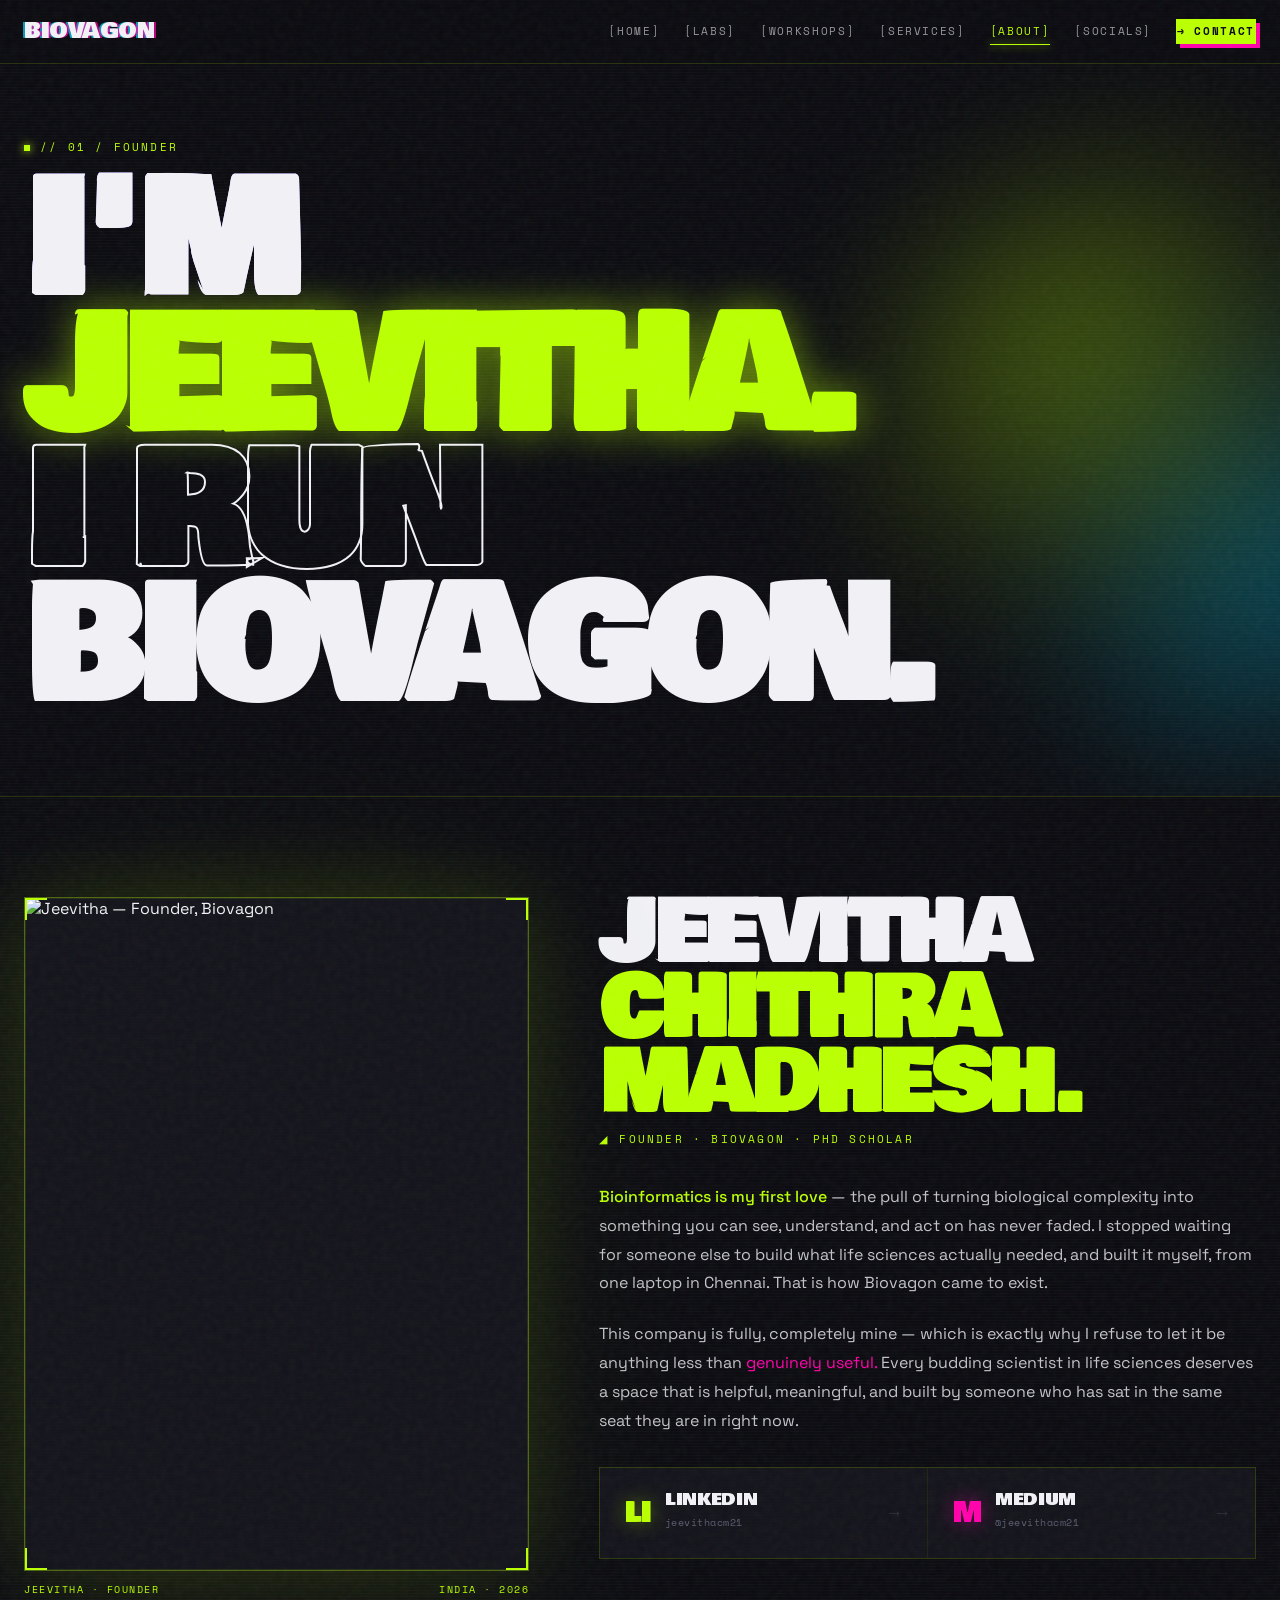
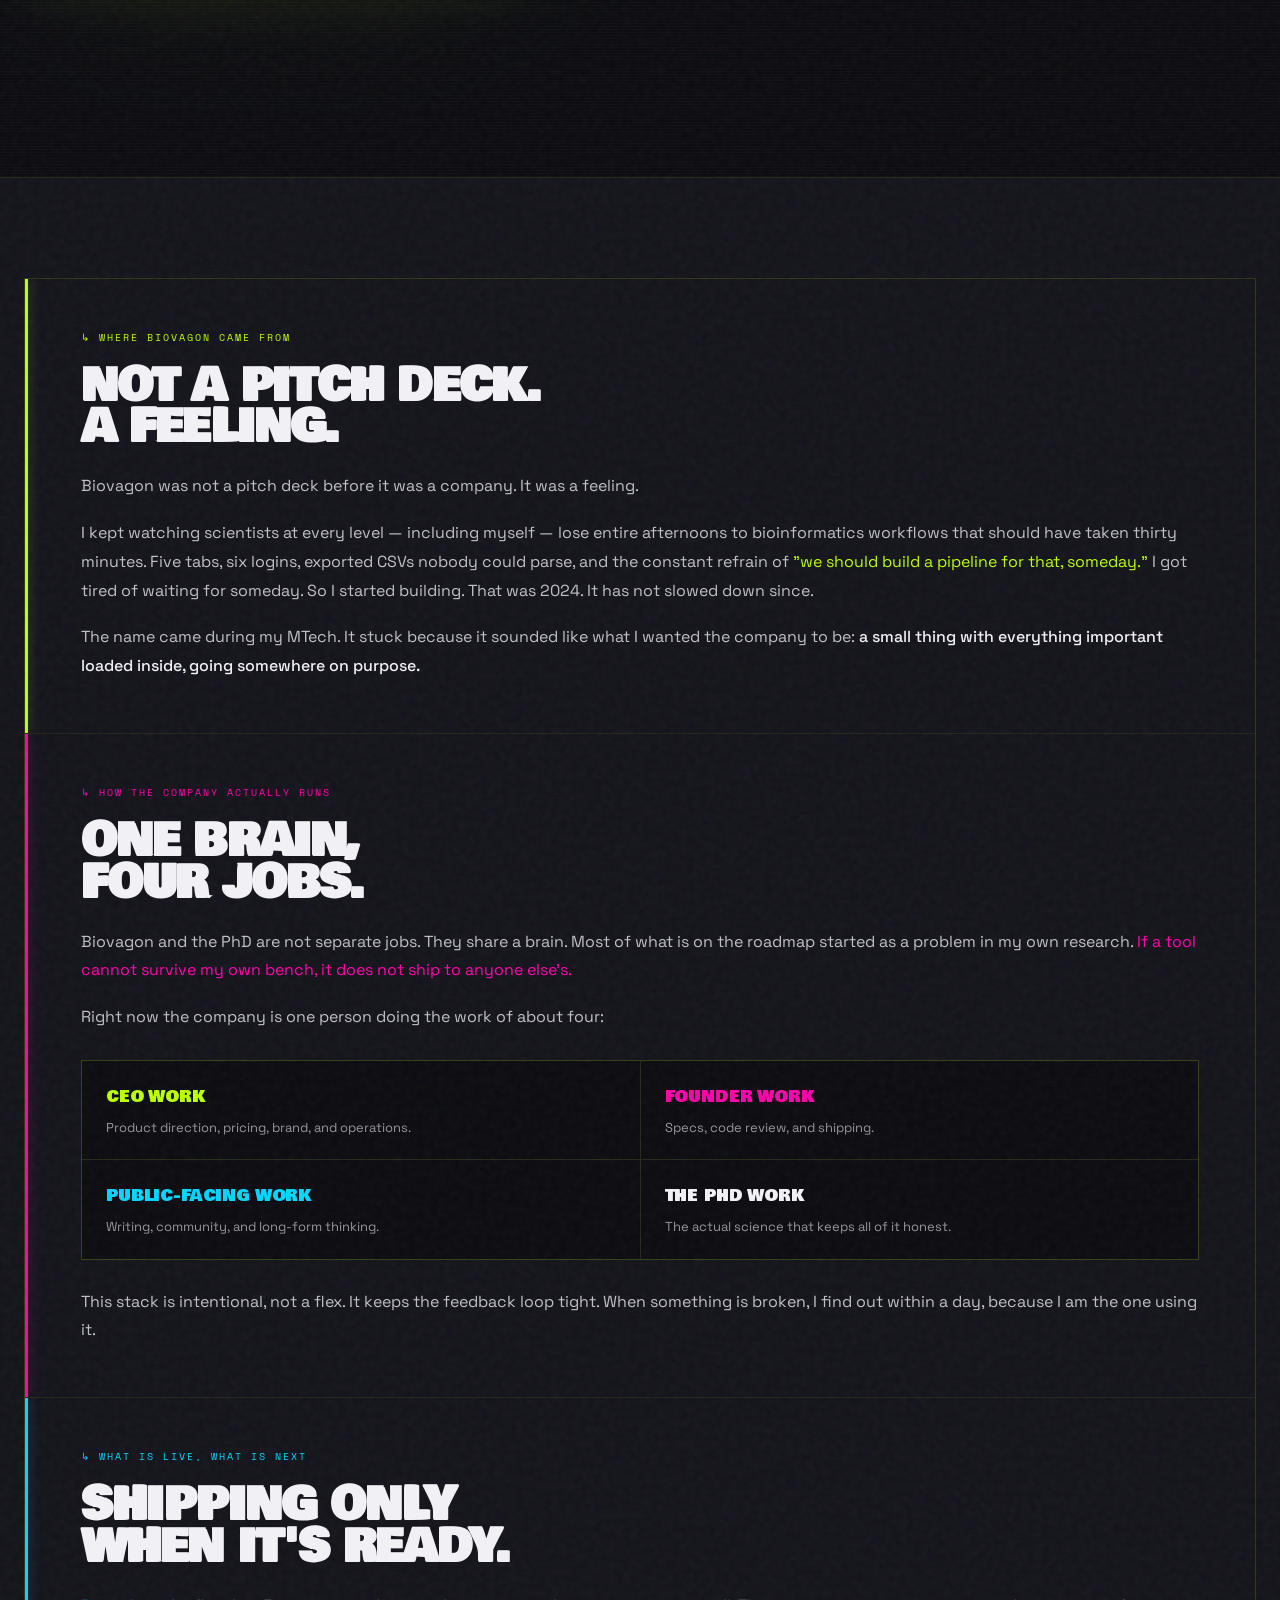
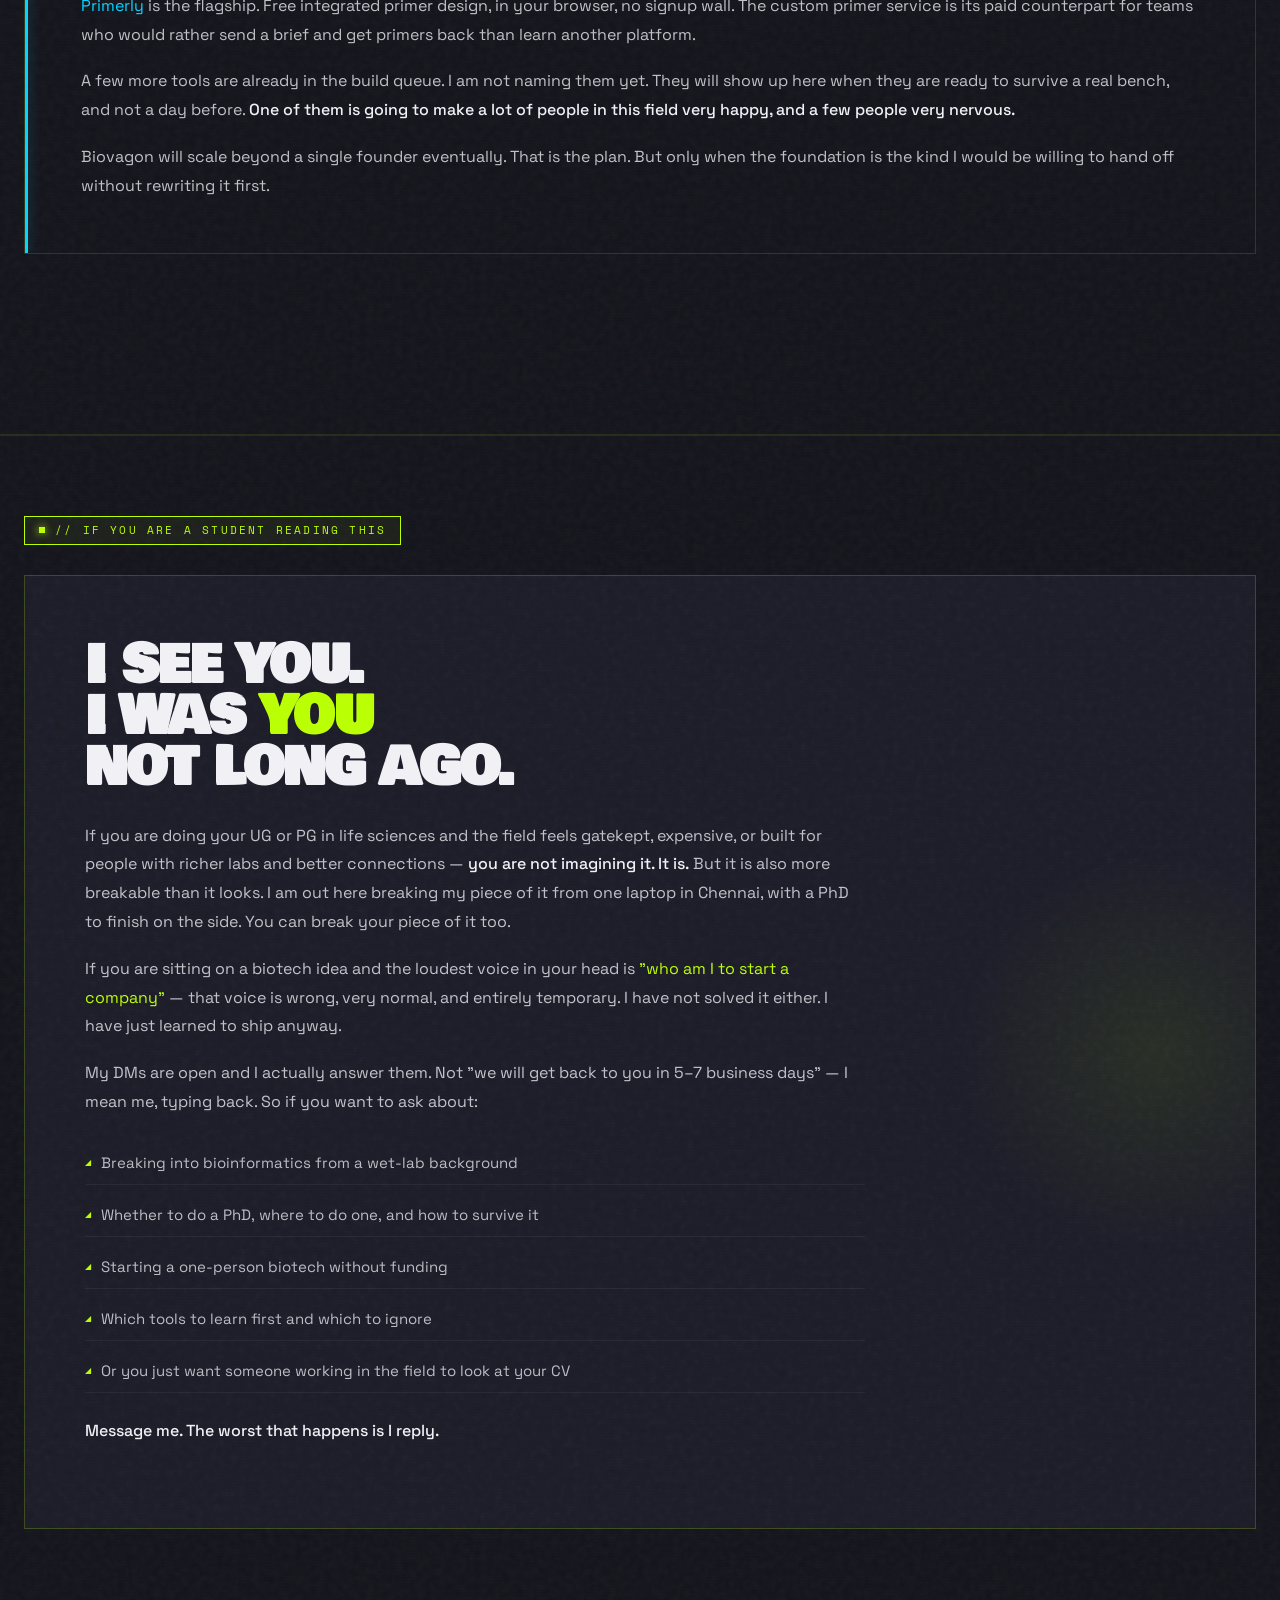
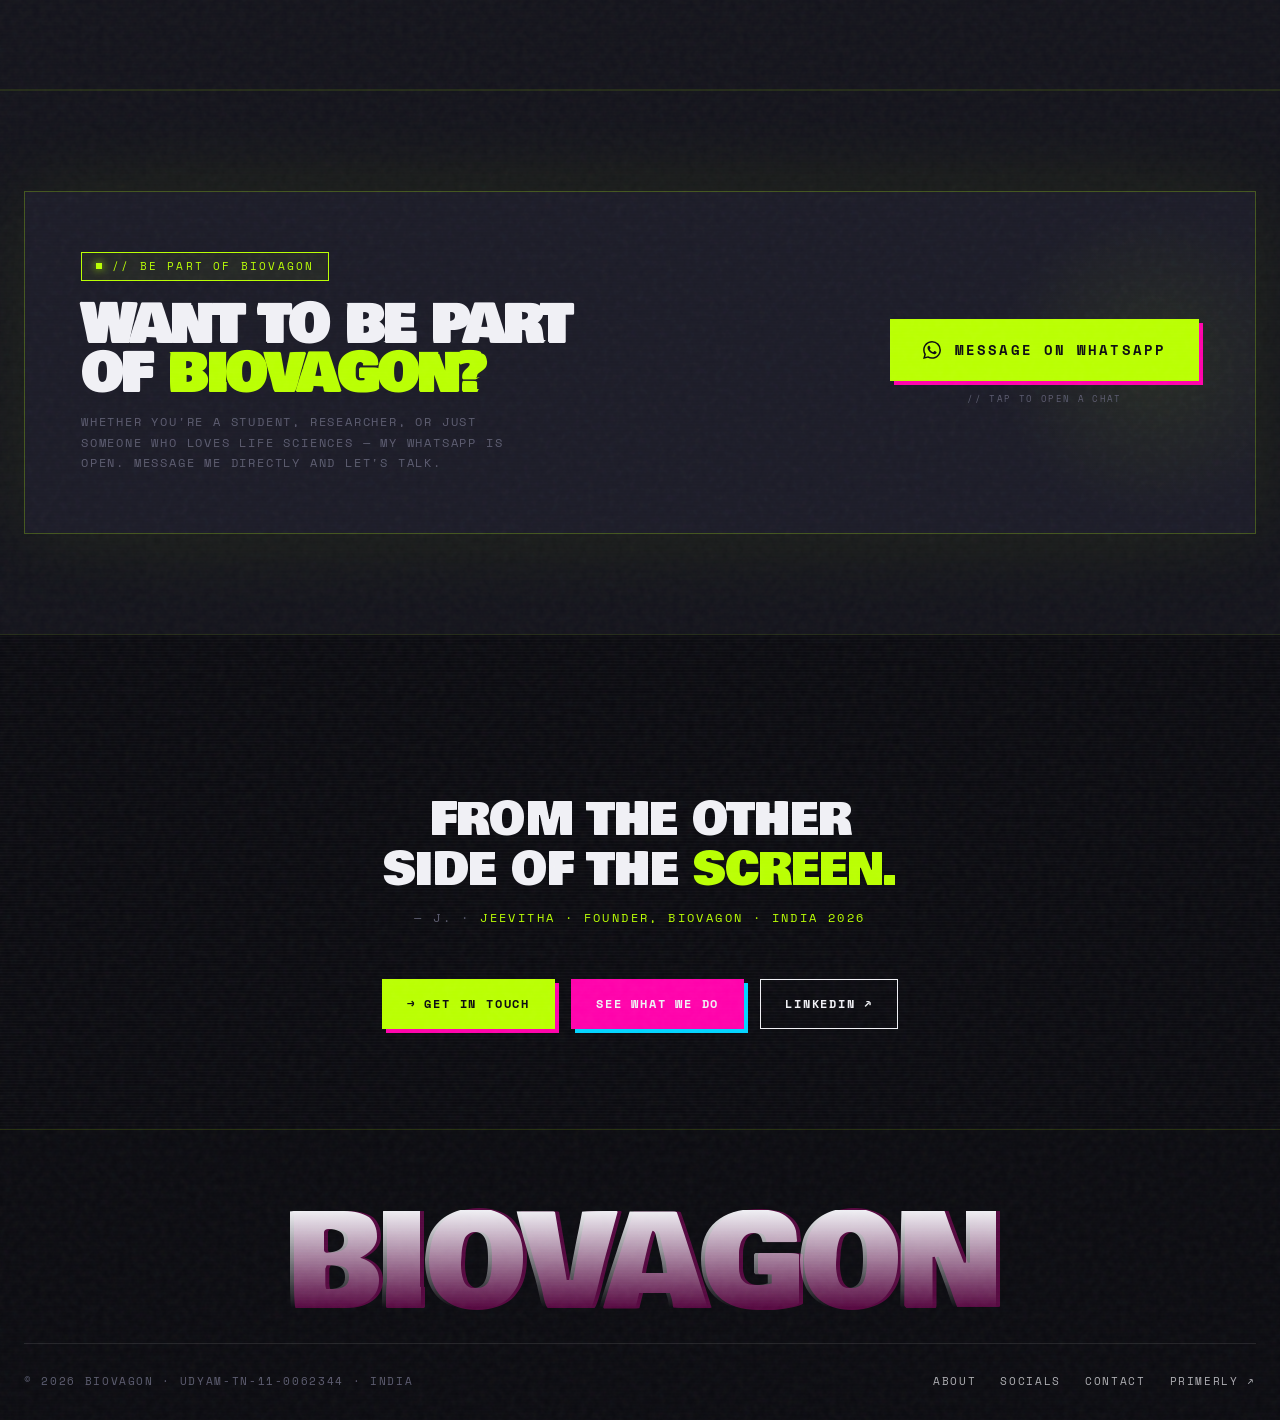
==== commit aae1f7f4: "Add files via upload" ====
--- a/about.html
+++ b/about.html
@@ -3,14 +3,14 @@
 <head>
 <meta charset="UTF-8" />
 
-  <meta name="description" content="Meet Jeevitha Chithra Madhesh — bioinformatics researcher, solo founder, and the person behind Biovagon. PhD scholar, MSME registered, Chennai." />
+  <meta name="description" content="Meet Jeevitha Chithra Madhesh — bioinformatics researcher, solo founder, and the person behind Biovagon. PhD scholar, MSME registered, India." />
   <meta property="og:title" content="About the Founder — Biovagon" />
-  <meta property="og:description" content="Meet Jeevitha Chithra Madhesh — bioinformatics researcher, solo founder, and the person behind Biovagon. PhD scholar, MSME registered, Chennai." />
+  <meta property="og:description" content="Meet Jeevitha Chithra Madhesh — bioinformatics researcher, solo founder, and the person behind Biovagon. PhD scholar, MSME registered, India." />
   <meta property="og:type" content="website" />
   <meta property="og:site_name" content="Biovagon" />
   <meta name="twitter:card" content="summary_large_image" />
   <meta name="twitter:title" content="About the Founder — Biovagon" />
-  <meta name="twitter:description" content="Meet Jeevitha Chithra Madhesh — bioinformatics researcher, solo founder, and the person behind Biovagon. PhD scholar, MSME registered, Chennai." />
+  <meta name="twitter:description" content="Meet Jeevitha Chithra Madhesh — bioinformatics researcher, solo founder, and the person behind Biovagon. PhD scholar, MSME registered, India." />
   <meta name="viewport" content="width=device-width, initial-scale=1.0" />
 <title>BIOVAGON // about the founder</title>
 <link rel="preconnect" href="https://fonts.googleapis.com" />
@@ -441,9 +441,10 @@
   <a href="index.html" class="logo">BIOVAGON</a>
   <div class="nav-links" id="navLinks">
     <a href="index.html">[home]</a>
+    <a href="labs.html">[labs]</a>
+    <a href="workshops.html">[workshops]</a>
+    <div class="nav-dropdown"><a href="what-we-do.html">[services]</a><div class="nav-dropdown-menu"><a href="primerly.html">→ primerly</a></div></div>
     <a href="about.html" class="active">[about]</a>
-    <div class="nav-dropdown"><a href="what-we-do.html">[services]</a><div class="nav-dropdown-menu"><a href="primerly.html">→ primerly</a></div></div>
-    <a href="workshops.html">[workshops]</a>
     <a href="socials.html">[socials]</a>
     <a href="contact.html" class="nav-cta">→ contact</a>
   </div>
@@ -484,7 +485,7 @@
         </div>
         <div class="photo-meta">
           <span>JEEVITHA · FOUNDER</span>
-          <span style="color:var(--acid);">CHENNAI · 2026</span>
+          <span style="color:var(--acid);">INDIA · 2026</span>
         </div>
       </div>
 
@@ -672,7 +673,7 @@
       <div class="signoff-text">
         FROM THE OTHER<br />SIDE OF THE <span class="a">SCREEN.</span>
       </div>
-      <div class="signoff-attr">— J. · <span>JEEVITHA · FOUNDER, BIOVAGON · CHENNAI 2026</span></div>
+      <div class="signoff-attr">— J. · <span>JEEVITHA · FOUNDER, BIOVAGON · INDIA 2026</span></div>
     </div>
 
     <div class="cta-group" style="justify-content:center;">
@@ -686,7 +687,7 @@
 <footer>
   <div class="footer-mega">BIOVAGON</div>
   <div class="footer-bottom">
-    <div>© 2026 BIOVAGON · UDYAM-TN-11-0062344 · CHENNAI</div>
+    <div>© 2026 BIOVAGON · UDYAM-TN-11-0062344 · INDIA</div>
     <div class="links">
       <a href="about.html">about</a>
       <a href="socials.html">socials</a>
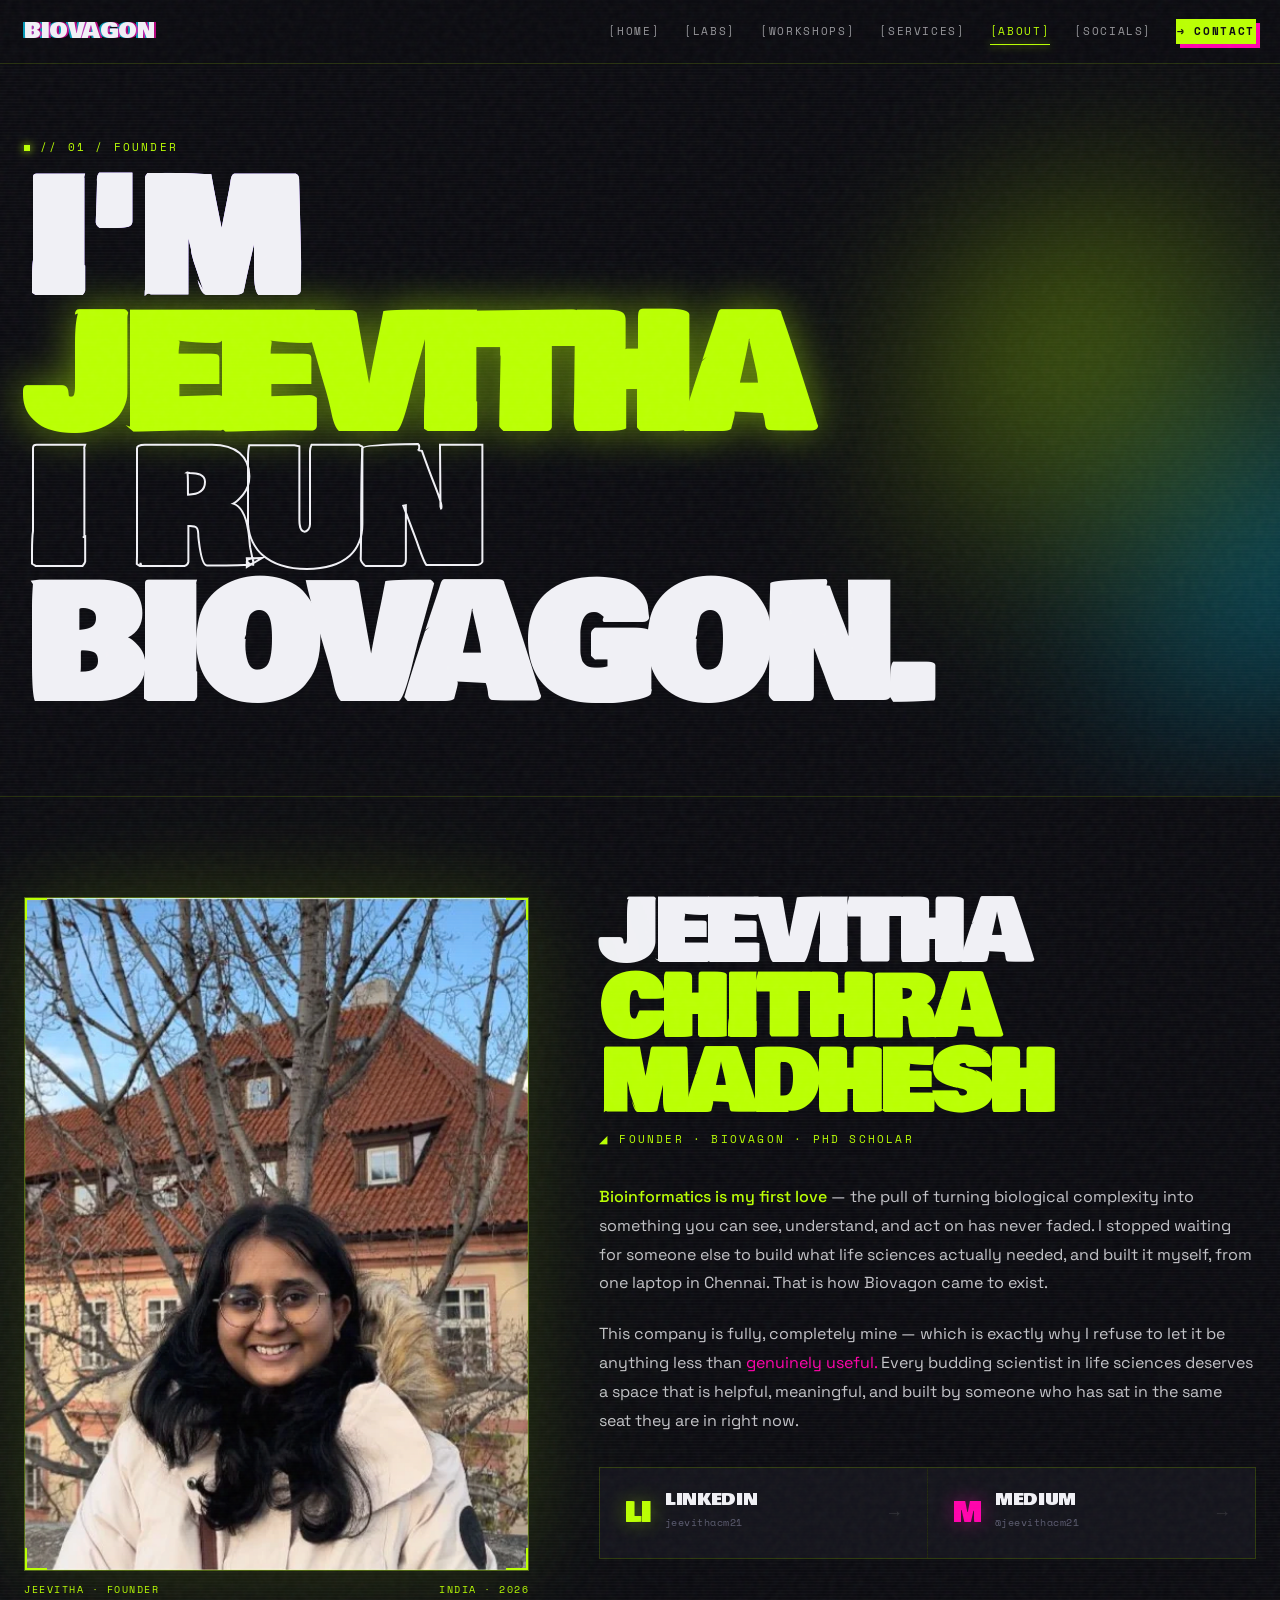
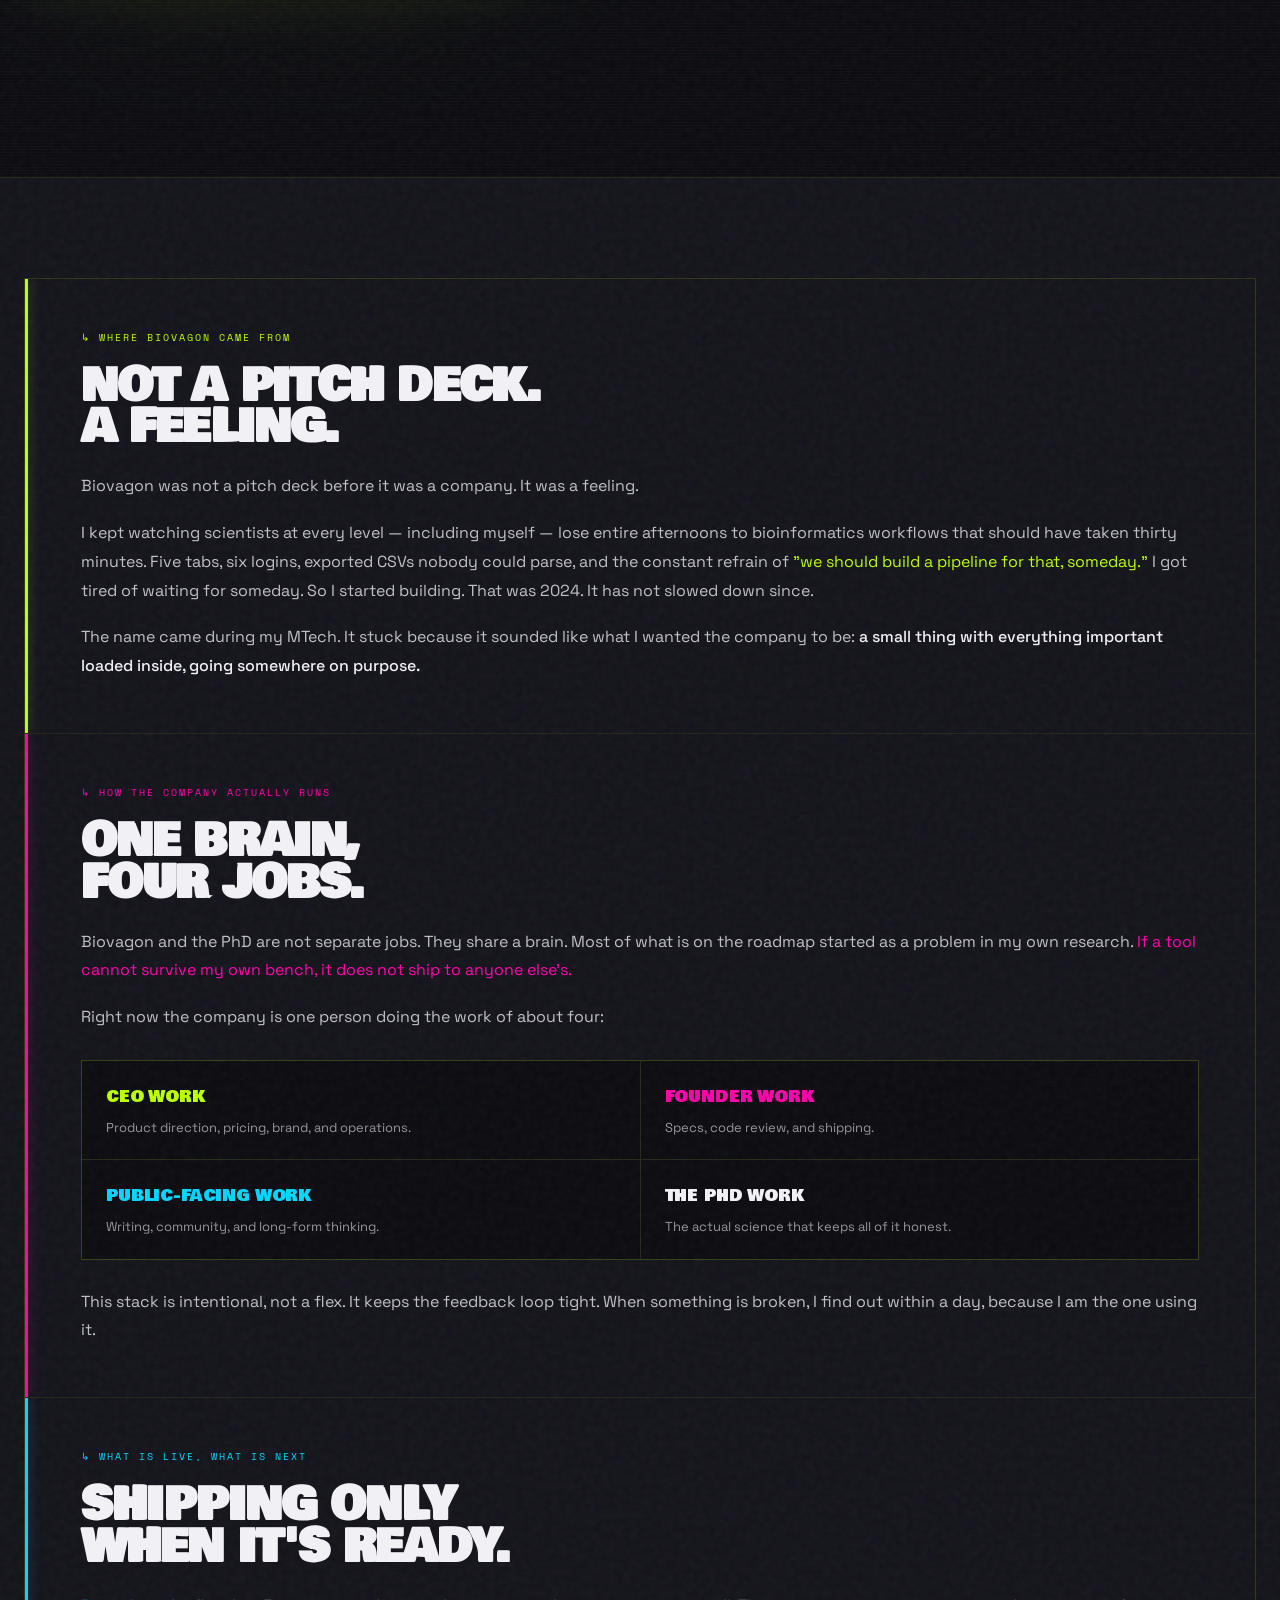
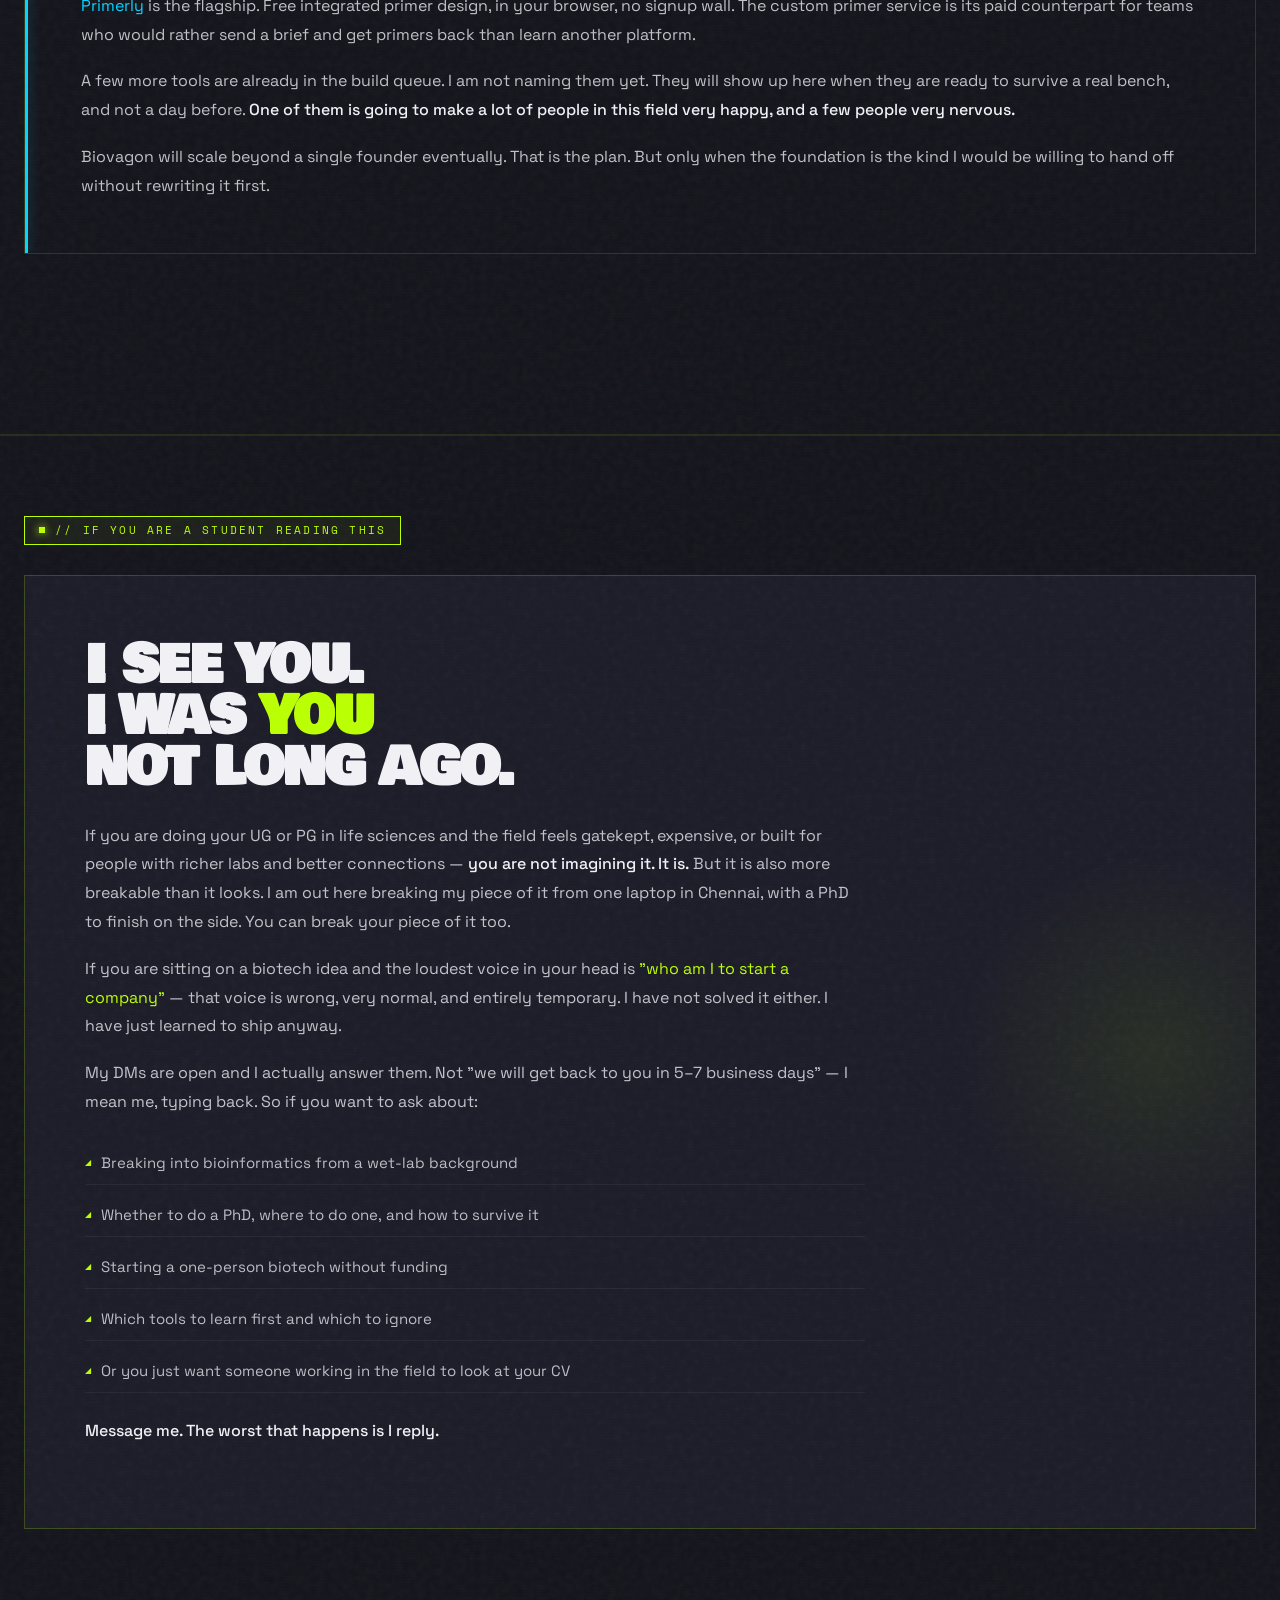
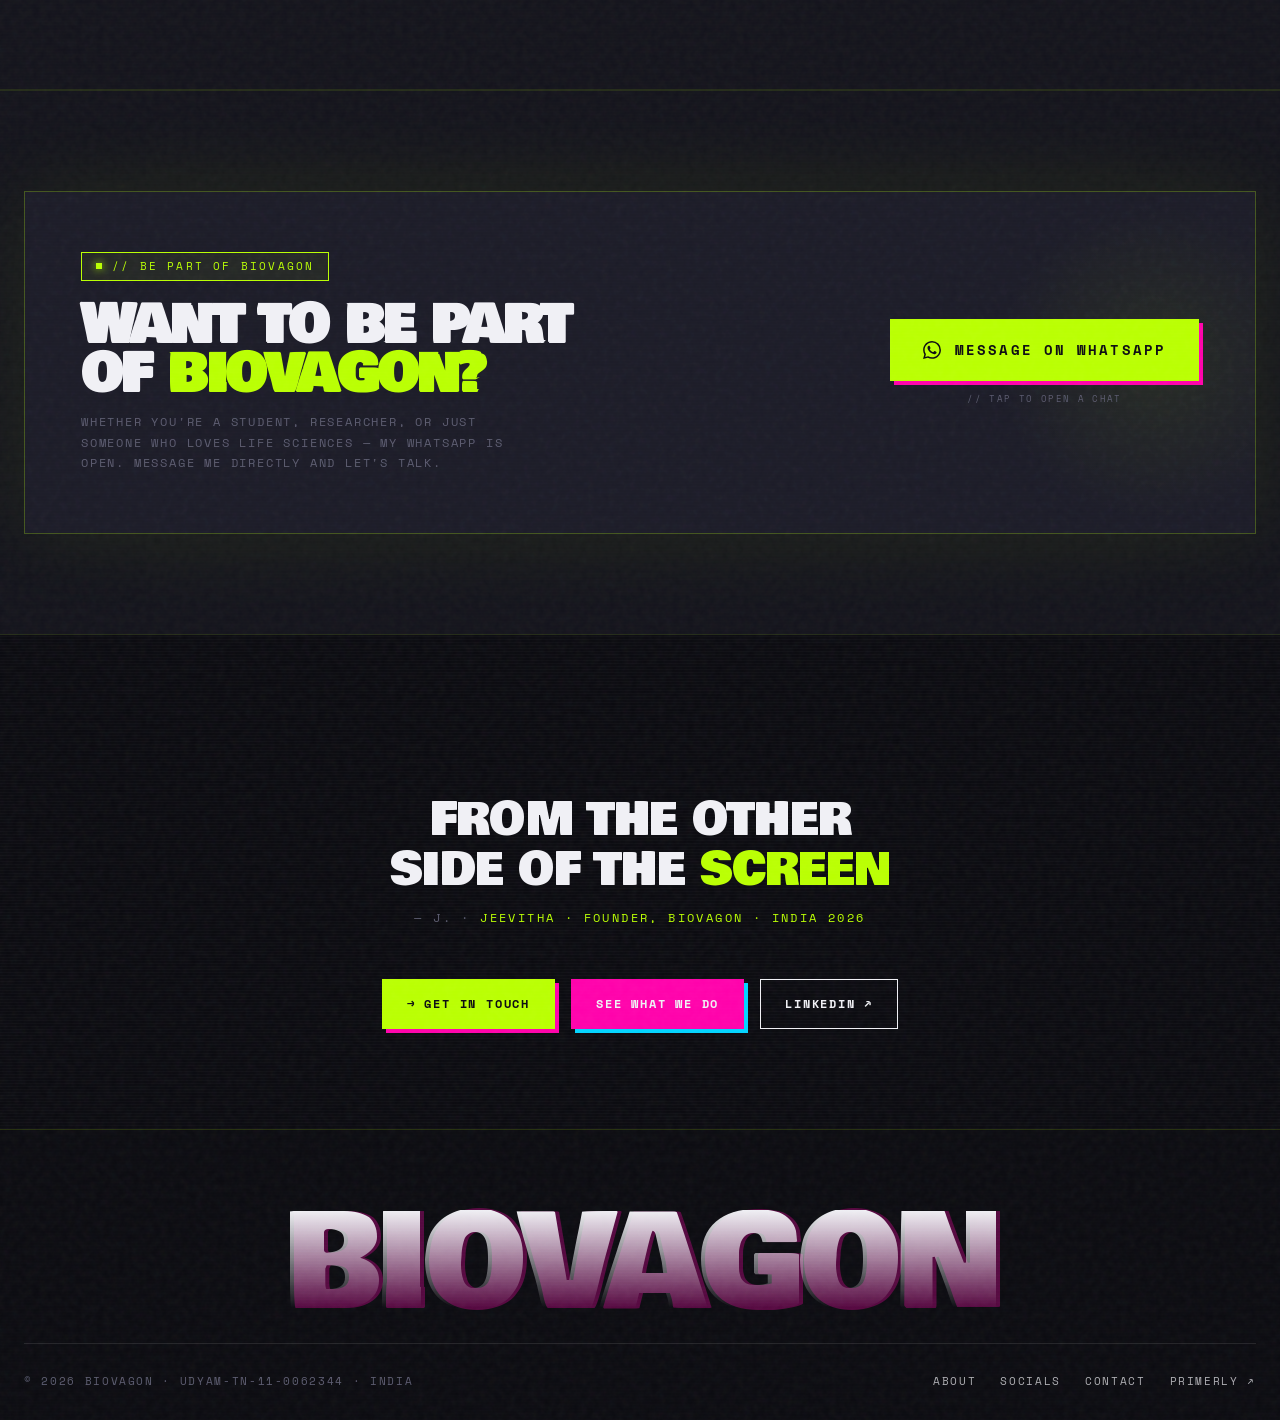
==== commit d69d861a: "Add files via upload" ====
--- a/about.html
+++ b/about.html
@@ -458,7 +458,7 @@
     <div class="page-hero-tag">// 01 / FOUNDER</div>
     <h1>
       <span class="glitch" data-text="I'M">I'M</span><br />
-      <span class="accent">JEEVITHA.</span><br />
+      <span class="accent">JEEVITHA</span><br />
       <span class="outline">I RUN</span><br />
       BIOVAGON.
     </h1>
@@ -491,7 +491,7 @@
 
       <!-- BIO -->
       <div>
-        <h2 class="founder-name">JEEVITHA<br /><span style="color:var(--acid);">CHITHRA MADHESH.</span></h2>
+        <h2 class="founder-name">JEEVITHA<br /><span style="color:var(--acid);">CHITHRA MADHESH</span></h2>
         <div class="founder-title">FOUNDER · BIOVAGON · PHD SCHOLAR</div>
         <p class="bio-text"><strong>Bioinformatics is my first love</strong> — the pull of turning biological complexity into something you can see, understand, and act on has never faded. I stopped waiting for someone else to build what life sciences actually needed, and built it myself, from one laptop in Chennai. That is how Biovagon came to exist.</p>
         <p class="bio-text">This company is fully, completely mine — which is exactly why I refuse to let it be anything less than <span class="m">genuinely useful.</span> Every budding scientist in life sciences deserves a space that is helpful, meaningful, and built by someone who has sat in the same seat they are in right now.</p>
@@ -671,7 +671,7 @@
     <!-- SIGN OFF -->
     <div class="signoff">
       <div class="signoff-text">
-        FROM THE OTHER<br />SIDE OF THE <span class="a">SCREEN.</span>
+        FROM THE OTHER<br />SIDE OF THE <span class="a">SCREEN</span>
       </div>
       <div class="signoff-attr">— J. · <span>JEEVITHA · FOUNDER, BIOVAGON · INDIA 2026</span></div>
     </div>
